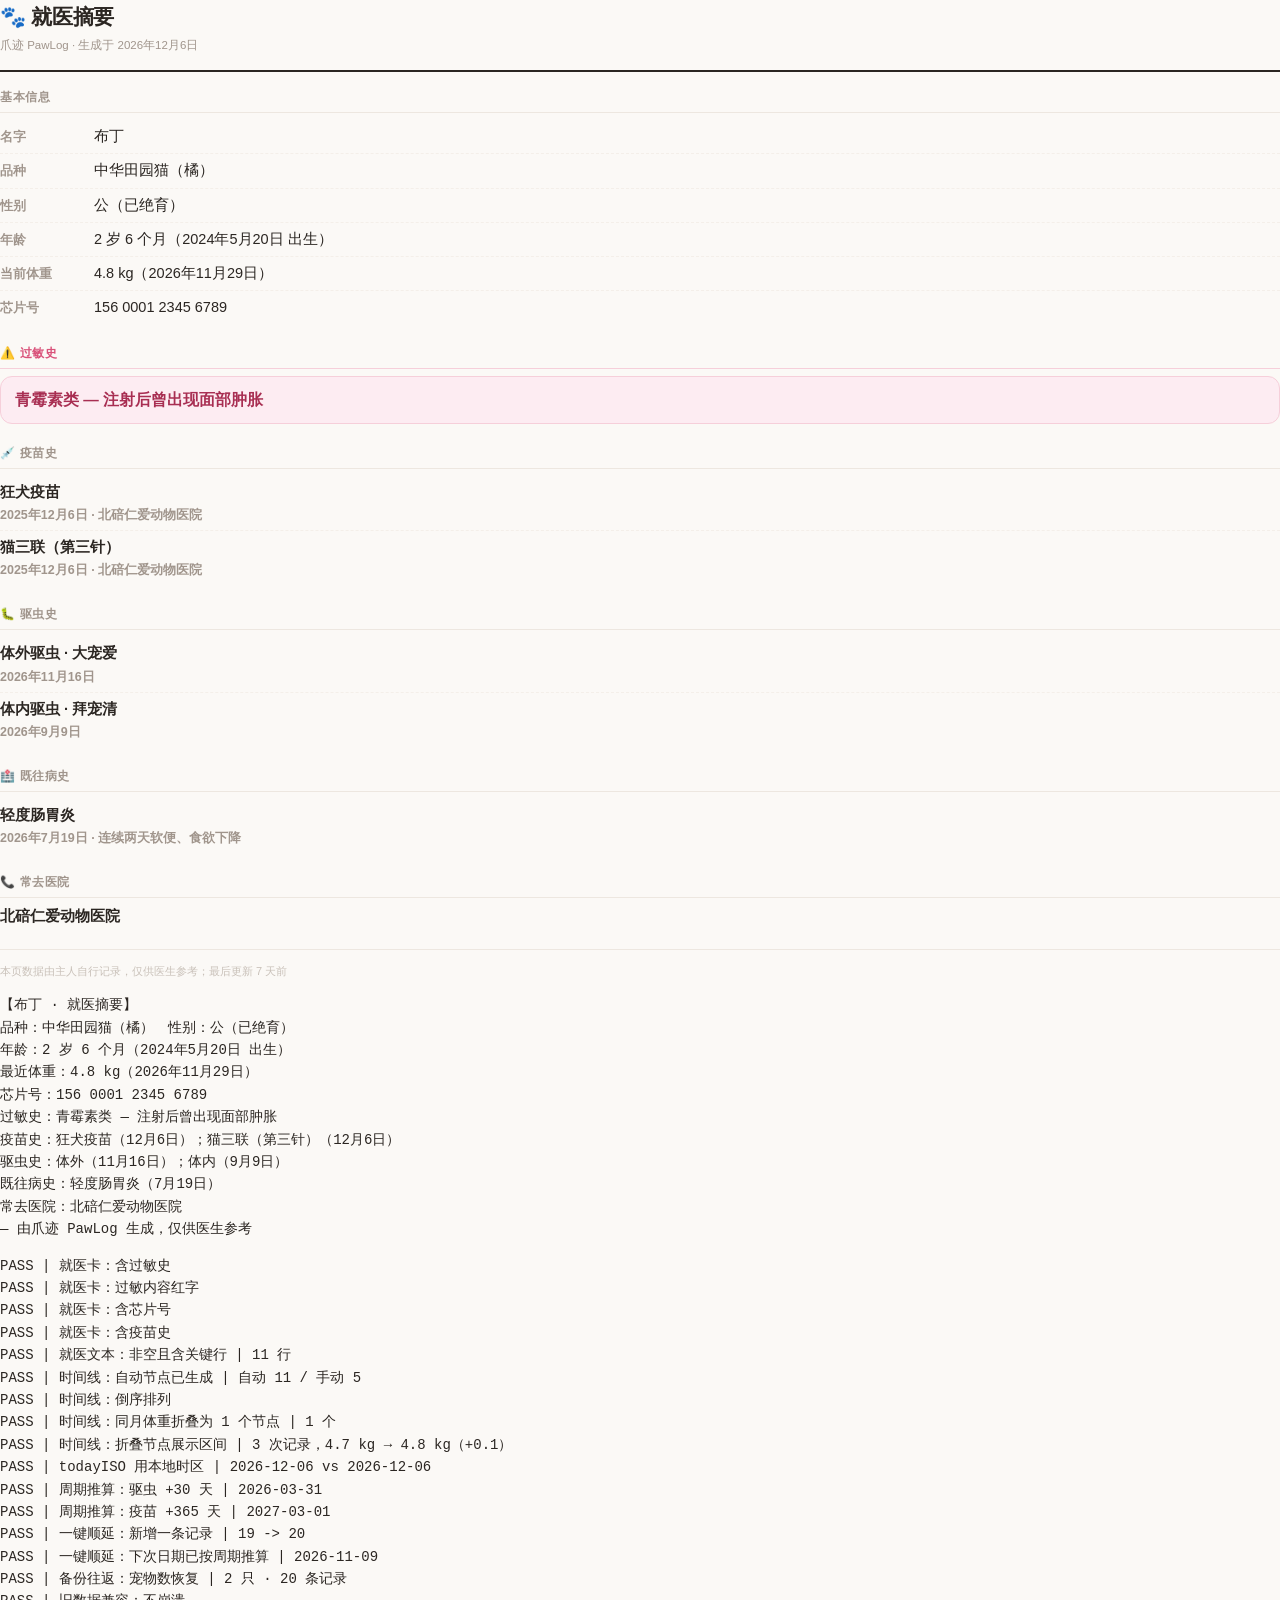
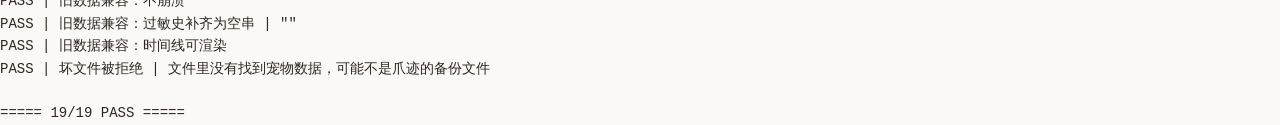
==== tests/self-check.html @ 82c764cd "feat(M2): 就医模式 + 极简录入 + 数据备份，修复 UTC 日期 bug 新增： - 宠物档案页 #/pet/:id：过敏史/芯片号/常去医院/体重目标 - 就医模式：一屏给医生看完关键信" ====
<!DOCTYPE html>
<html lang="zh-CN">
<head>
<meta charset="utf-8">
<title>t</title>
<link rel="stylesheet" href="../css/tokens.css">
<link rel="stylesheet" href="../css/app.css">
</head>
<body>
<div id="erx"></div>
<pre id="txt"></pre>
<pre id="report"></pre>

<script type="module">
import * as store from '../js/store.js';
import { emergencyCard, emergencyText } from '../js/views/pet.js';

const out = [];
const ok  = (n, c, extra='') => out.push(`${c ? 'PASS' : 'FAIL'} | ${n}${extra ? ' | ' + extra : ''}`);

store.init();
const pet = store.activePet();

/* 1. 就医卡渲染 */
const html = emergencyCard(pet);
document.getElementById('erx').innerHTML = html;
ok('就医卡：含过敏史', html.includes('过敏史'));
ok('就医卡：过敏内容红字', html.includes('erx__sec--alert') && html.includes('青霉素'));
ok('就医卡：含芯片号', html.includes('156 0001 2345 6789'));
ok('就医卡：含疫苗史', html.includes('猫三联'));

/* 2. 就医文本导出 */
const text = emergencyText(pet);
document.getElementById('txt').textContent = text;
ok('就医文本：非空且含关键行', text.includes('过敏史') && text.includes('驱虫史'), `${text.split('\n').length} 行`);

/* 3. 时间线自动聚合 */
const tl = store.timelineOf(pet.id);
const auto = tl.filter(t => t.auto);
const manual = tl.filter(t => !t.auto);
ok('时间线：自动节点已生成', auto.length > 0, `自动 ${auto.length} / 手动 ${manual.length}`);
ok('时间线：倒序排列', tl.every((t, i) => i === 0 || tl[i-1].date >= t.date));

/* 3b. 体重按月折叠：同月多条 → 1 个节点 */
store.addRecord({ petId: pet.id, type: 'weight', date: '2026-10-01', value: 4.7 });
store.addRecord({ petId: pet.id, type: 'weight', date: '2026-10-09', value: 4.8 });
const wNodes = store.timelineOf(pet.id).filter(t => t.kind === 'weight' && t.date.startsWith('2026-10'));
ok('时间线：同月体重折叠为 1 个节点', wNodes.length === 1, `${wNodes.length} 个`);
ok('时间线：折叠节点展示区间', !!wNodes[0] && /4\.7/.test(wNodes[0].text) && /4\.8/.test(wNodes[0].text), wNodes[0]?.text || '');

/* 3c. 今天必须是本地日期，不是 UTC 日期 */
const now = new Date();
const localToday = `${now.getFullYear()}-${String(now.getMonth()+1).padStart(2,'0')}-${String(now.getDate()).padStart(2,'0')}`;
ok('todayISO 用本地时区', store.todayISO() === localToday, `${store.todayISO()} vs ${localToday}`);

/* 4. 周期推算 */
const next = store.suggestNext('deworm', '体内', '2026-03-01');
ok('周期推算：驱虫 +30 天', next === '2026-03-31', next);
const nextV = store.suggestNext('vaccine', null, '2026-03-01');
ok('周期推算：疫苗 +365 天', nextV === '2027-03-01', nextV);

/* 5. 一键顺延：记录数 +1 且下次日期后移 */
const before = store.get().records.length;
const rem = store.reminders(pet.id)[0];
store.completeReminder(pet.id, rem, '2026-10-10');
const after = store.get().records.length;
ok('一键顺延：新增一条记录', after === before + 1, `${before} -> ${after}`);
const newest = store.recordsOf(pet.id).find(r => r.date === '2026-10-10');
ok('一键顺延：下次日期已按周期推算', newest && !!newest.nextDate, newest?.nextDate || 'none');

/* 6. 导出 → 破坏 → 导入 往返一致 */
store.init();
const snapshot = store.exportJSON();
const petsBefore = store.get().pets.length;
store.update(s => { s.pets = []; s.records = []; });
const r = store.importJSON(snapshot);
ok('备份往返：宠物数恢复', store.get().pets.length === petsBefore, `${r.pets} 只 · ${r.records} 条记录`);

/* 7. 旧版本数据兼容（缺新字段不应崩溃） */
const legacy = {
  activePetId: 'old1',
  pets: [{ id: 'old1', name: '老数据', emoji: '🐱', species: '猫', breed: '中华田园猫',
           gender: '公', neutered: true, birthday: '2020-01-01', weight: 4 }],
  records: [{ id: 'x1', petId: 'old1', type: 'weight', date: '2026-01-01', value: 4 }],
  timeline: [], friends: [], posts: [], activities: [],
};
try {
  store.importJSON(JSON.stringify(legacy));
  const p = store.activePet();
  ok('旧数据兼容：不崩溃', true);
  ok('旧数据兼容：过敏史补齐为空串', p.allergies === '', JSON.stringify(p.allergies));
  ok('旧数据兼容：时间线可渲染', store.timelineOf(p.id).length >= 1);
} catch (e) {
  ok('旧数据兼容：不崩溃', false, e.message);
}

/* 8. 导入坏文件应报错而非静默 */
try {
  store.importJSON('{"not":"pawlog"}');
  ok('坏文件被拒绝', false, '竟然接受了');
} catch (e) {
  ok('坏文件被拒绝', true, e.message);
}

document.getElementById('report').textContent =
  out.join('\n') + `\n\n===== ${out.filter(l => l.startsWith('PASS')).length}/${out.length} PASS =====`;
document.title = out.some(l => l.startsWith('FAIL')) ? 'TESTS_FAILED' : 'TESTS_OK';
</script>
</body>
</html>
---- css/tokens.css ----
:root {
  /* ---- 色板：温暖治愈系 ---- */
  --c-bg:        #FBF9F6;
  --c-bg-warm:   #F6F1EA;
  --c-surface:   #FFFFFF;
  --c-surface-2: #FDFBF8;

  --c-ink:       #2B2622;
  --c-ink-2:     #6B625A;
  --c-ink-3:     #A0958C;
  --c-ink-4:     #C9C1B9;

  --c-line:      #EDE7E0;
  --c-line-soft: #F4EFE9;

  /* 品牌：蜜橘 */
  --c-brand:      #F2734F;
  --c-brand-deep: #D95A38;
  --c-brand-soft: #FFF0EA;

  /* 语义色 */
  --c-mint:       #2FAE97;
  --c-mint-soft:  #E6F6F2;
  --c-sun:        #DE9412;
  --c-sun-soft:   #FDF2DF;
  --c-rose:       #D9527A;
  --c-rose-soft:  #FDECF2;
  --c-lilac:      #7C6BC4;
  --c-lilac-soft: #F0EDFB;
  --c-sky:        #3D8BD4;
  --c-sky-soft:   #E7F1FB;

  /* ---- 字号 ---- */
  --fs-display: 30px;
  --fs-h1:      22px;
  --fs-h2:      17px;
  --fs-h3:      15px;
  --fs-body:    14px;
  --fs-sm:      13px;
  --fs-xs:      11.5px;

  /* ---- 间距 ---- */
  --sp-1: 4px;  --sp-2: 8px;  --sp-3: 12px; --sp-4: 16px;
  --sp-5: 20px; --sp-6: 24px; --sp-7: 32px; --sp-8: 44px;

  /* ---- 圆角 ---- */
  --r-sm: 8px; --r-md: 12px; --r-lg: 16px; --r-xl: 22px; --r-full: 999px;

  /* ---- 阴影 ---- */
  --sh-1: 0 1px 2px rgba(43,38,34,.05), 0 1px 3px rgba(43,38,34,.04);
  --sh-2: 0 2px 8px rgba(43,38,34,.06), 0 1px 3px rgba(43,38,34,.04);
  --sh-3: 0 8px 24px rgba(43,38,34,.09), 0 2px 6px rgba(43,38,34,.04);
  --sh-4: 0 18px 48px rgba(43,38,34,.16), 0 4px 12px rgba(43,38,34,.06);

  --font: "PingFang SC", "HarmonyOS Sans SC", "Microsoft YaHei", "Noto Sans SC",
          -apple-system, BlinkMacSystemFont, "Segoe UI", Roboto, sans-serif;

  --sidebar-w: 232px;
  --tabbar-h: 62px;
  --ease: cubic-bezier(.22,.61,.36,1);
}
---- css/app.css ----
/* ============================================================
   爪迹 PawLog — 组件与布局
   ============================================================ */

*, *::before, *::after { box-sizing: border-box; }

html, body { height: 100%; }

body {
  margin: 0;
  font-family: var(--font);
  font-size: var(--fs-body);
  line-height: 1.6;
  color: var(--c-ink);
  background: var(--c-bg);
  -webkit-font-smoothing: antialiased;
  text-rendering: optimizeLegibility;
}

h1, h2, h3, h4, p, figure { margin: 0; }
a { color: inherit; text-decoration: none; }
button { font: inherit; color: inherit; cursor: pointer; border: none; background: none; }
img { max-width: 100%; display: block; }
ul { margin: 0; padding: 0; list-style: none; }

:focus-visible {
  outline: 2px solid var(--c-brand);
  outline-offset: 2px;
  border-radius: var(--r-sm);
}

::-webkit-scrollbar { width: 10px; height: 10px; }
::-webkit-scrollbar-thumb {
  background: var(--c-ink-4); border-radius: var(--r-full);
  border: 3px solid var(--c-bg);
}
::-webkit-scrollbar-track { background: transparent; }

/* ── 图标：用 CSS mask 上色 ── */
.nav__ico {
  width: 21px; height: 21px; flex: none;
  background: currentColor;
  -webkit-mask-position: center; mask-position: center;
  -webkit-mask-repeat: no-repeat; mask-repeat: no-repeat;
  -webkit-mask-size: contain; mask-size: contain;
}

/* ============================================================
   骨架布局
   ============================================================ */
.shell { display: flex; min-height: 100%; }

.sidebar {
  width: var(--sidebar-w); flex: none;
  display: flex; flex-direction: column;
  padding: var(--sp-6) var(--sp-4) var(--sp-5);
  border-right: 1px solid var(--c-line);
  background: var(--c-surface);
  position: sticky; top: 0; height: 100vh;
}

.brand {
  display: flex; align-items: center; gap: 10px;
  padding: 0 var(--sp-3) var(--sp-6);
}
.brand__mark { font-size: 25px; line-height: 1; }
.brand__text {
  font-size: 19px; font-weight: 700; letter-spacing: .5px;
  display: flex; align-items: baseline; gap: 7px;
}
.brand__text em {
  font-style: normal; font-size: var(--fs-xs); font-weight: 600;
  color: var(--c-ink-3); letter-spacing: 1.2px; text-transform: uppercase;
}

.nav { display: flex; flex-direction: column; gap: 2px; }

.nav__item {
  display: flex; align-items: center; gap: 11px;
  padding: 9px var(--sp-3);
  border-radius: var(--r-md);
  font-size: var(--fs-body); font-weight: 500;
  color: var(--c-ink-2);
  transition: background .16s var(--ease), color .16s var(--ease);
}
.nav__item:hover { background: var(--c-bg-warm); color: var(--c-ink); }
.nav__item.is-active { background: var(--c-brand-soft); color: var(--c-brand-deep); font-weight: 600; }

.sidebar__foot { margin-top: auto; display: flex; flex-direction: column; gap: var(--sp-3); }
.sidebar__note {
  font-size: var(--fs-xs); color: var(--c-ink-4);
  line-height: 1.7; padding: 0 var(--sp-3);
}

.main { flex: 1; min-width: 0; display: flex; flex-direction: column; }

.topbar {
  display: none;
  align-items: center; justify-content: space-between;
  gap: var(--sp-3);
  padding: 12px var(--sp-4);
  padding-top: max(12px, env(safe-area-inset-top));
  position: sticky; top: 0; z-index: 30;
  background: rgba(251,249,246,.88);
  backdrop-filter: saturate(180%) blur(14px);
  border-bottom: 1px solid var(--c-line-soft);
}
.topbar__brand {
  display: flex; align-items: center; gap: 7px;
  font-size: 17px; font-weight: 700;
}
.topbar__brand .brand__mark { font-size: 20px; }
.topbar__right { display: flex; align-items: center; gap: var(--sp-2); }

.view {
  flex: 1;
  padding: var(--sp-7) var(--sp-7) var(--sp-8);
  max-width: 1080px; width: 100%;
  animation: viewIn .28s var(--ease);
}
@keyframes viewIn {
  from { opacity: 0; transform: translateY(7px); }
  to   { opacity: 1; transform: none; }
}

.tabbar { display: none; }

/* ============================================================
   排版
   ============================================================ */
.page-head { margin-bottom: var(--sp-6); }
.page-head h1 { font-size: var(--fs-h1); font-weight: 700; letter-spacing: -.2px; }
.page-head p { color: var(--c-ink-2); font-size: var(--fs-sm); margin-top: 3px; }

.section { margin-bottom: var(--sp-7); }
.section__head {
  display: flex; align-items: center; justify-content: space-between;
  gap: var(--sp-3); margin-bottom: var(--sp-3);
}
.section__head h2 {
  font-size: var(--fs-h2); font-weight: 650; letter-spacing: -.1px;
  display: flex; align-items: center; gap: 7px;
}
.section__head h2::before {
  content: ''; width: 3px; height: 15px; border-radius: var(--r-full);
  background: var(--c-brand); flex: none;
}
.section__more {
  font-size: var(--fs-sm); color: var(--c-brand-deep); font-weight: 500;
  display: flex; align-items: center; gap: 3px;
}
.section__more:hover { text-decoration: underline; }

.muted { color: var(--c-ink-3); }
.small { font-size: var(--fs-sm); }
.xs    { font-size: var(--fs-xs); }
.strong{ font-weight: 650; }

/* ============================================================
   卡片 / 表面
   ============================================================ */
.card {
  background: var(--c-surface);
  border: 1px solid var(--c-line);
  border-radius: var(--r-lg);
  box-shadow: var(--sh-1);
}
.card--pad { padding: var(--sp-5); }
.card--flush { padding: 0; overflow: hidden; }

.grid { display: grid; gap: var(--sp-4); }
.grid--2 { grid-template-columns: repeat(2, minmax(0,1fr)); }
.grid--3 { grid-template-columns: repeat(3, minmax(0,1fr)); }
.grid--4 { grid-template-columns: repeat(4, minmax(0,1fr)); }
.grid--auto { grid-template-columns: repeat(auto-fill, minmax(255px, 1fr)); }

.row { display: flex; align-items: center; gap: var(--sp-3); }
.row--between { justify-content: space-between; }
.row--wrap { flex-wrap: wrap; }
.col { display: flex; flex-direction: column; }
.grow { flex: 1; min-width: 0; }
.stack { display: flex; flex-direction: column; gap: var(--sp-3); }

/* ============================================================
   按钮
   ============================================================ */
.btn {
  display: inline-flex; align-items: center; justify-content: center; gap: 6px;
  padding: 8px 15px; border-radius: var(--r-full);
  font-size: var(--fs-sm); font-weight: 600; white-space: nowrap;
  border: 1px solid transparent;
  transition: transform .12s var(--ease), background .16s var(--ease),
              box-shadow .16s var(--ease), border-color .16s var(--ease);
}
.btn:active { transform: scale(.97); }

.btn--primary { background: var(--c-brand); color: #fff; box-shadow: 0 1px 2px rgba(242,115,79,.35); }
.btn--primary:hover { background: var(--c-brand-deep); }

.btn--soft { background: var(--c-brand-soft); color: var(--c-brand-deep); }
.btn--soft:hover { background: #FFE6DC; }

.btn--ghost { background: var(--c-surface); border-color: var(--c-line); color: var(--c-ink-2); }
.btn--ghost:hover { background: var(--c-bg-warm); color: var(--c-ink); }

.btn--sm { padding: 5px 11px; font-size: var(--fs-xs); }
.btn--icon { width: 32px; height: 32px; padding: 0; border-radius: var(--r-full); }
.btn--block { width: 100%; }

/* ============================================================
   标签 / 徽标
   ============================================================ */
.tag {
  display: inline-flex; align-items: center; gap: 4px;
  padding: 2.5px 9px; border-radius: var(--r-full);
  font-size: var(--fs-xs); font-weight: 600; line-height: 1.6;
  background: var(--c-bg-warm); color: var(--c-ink-2);
}
.tag--brand { background: var(--c-brand-soft); color: var(--c-brand-deep); }
.tag--mint  { background: var(--c-mint-soft);  color: var(--c-mint); }
.tag--sun   { background: var(--c-sun-soft);   color: var(--c-sun); }
.tag--rose  { background: var(--c-rose-soft);  color: var(--c-rose); }
.tag--lilac { background: var(--c-lilac-soft); color: var(--c-lilac); }
.tag--sky   { background: var(--c-sky-soft);   color: var(--c-sky); }

.chip {
  padding: 6px 14px; border-radius: var(--r-full);
  border: 1px solid var(--c-line); background: var(--c-surface);
  font-size: var(--fs-sm); font-weight: 500; color: var(--c-ink-2);
  white-space: nowrap; transition: all .16s var(--ease);
}
.chip:hover { border-color: var(--c-ink-4); }
.chip.is-active {
  background: var(--c-ink); border-color: var(--c-ink); color: #fff; font-weight: 600;
}

.scroller {
  display: flex; gap: var(--sp-2); overflow-x: auto;
  padding-bottom: 2px; scrollbar-width: none;
}
.scroller::-webkit-scrollbar { display: none; }

/* ============================================================
   头像
   ============================================================ */
.avatar, .petavatar {
  flex: none; display: grid; place-items: center;
  border-radius: var(--r-full);
  background: var(--c-bg-warm);
  font-size: 21px; line-height: 1;
  overflow: hidden;
}
.avatar { width: 38px; height: 38px; }
.avatar--lg { width: 52px; height: 52px; font-size: 27px; }
.avatar--xl { width: 78px; height: 78px; font-size: 40px; }
.avatar--ring { box-shadow: 0 0 0 2px var(--c-surface), 0 0 0 3.5px var(--c-line); }

/* ============================================================
   宠物卡（首页 hero）
   ============================================================ */
.pet-hero {
  position: relative; overflow: hidden;
  border-radius: var(--r-xl);
  padding: var(--sp-6);
  background: linear-gradient(135deg, #FFF3EC 0%, #FFE9E1 45%, #F6EFE6 100%);
  border: 1px solid #F6E2D7;
  box-shadow: var(--sh-2);
}
.pet-hero::after {
  content: '🐾';
  position: absolute; right: -14px; bottom: -30px;
  font-size: 132px; line-height: 1;
  opacity: .07; transform: rotate(-16deg); pointer-events: none;
}
.pet-hero__main { display: flex; gap: var(--sp-5); align-items: center; position: relative; }
.pet-hero__name { font-size: 25px; font-weight: 750; letter-spacing: -.4px; }
.pet-hero__meta { color: var(--c-ink-2); font-size: var(--fs-sm); margin-top: 2px; }
.pet-hero__bio  { color: var(--c-ink-2); font-size: var(--fs-sm); margin-top: var(--sp-3); max-width: 46ch; }
.pet-hero__stats {
  display: flex; gap: var(--sp-5); margin-top: var(--sp-5);
  padding-top: var(--sp-4); border-top: 1px dashed #EBD9CC;
  position: relative; flex-wrap: wrap;
}
.stat__label { font-size: var(--fs-xs); color: var(--c-ink-3); font-weight: 500; }
.stat__value { font-size: 18px; font-weight: 700; letter-spacing: -.3px; }
.stat__value small { font-size: var(--fs-xs); font-weight: 600; color: var(--c-ink-3); margin-left: 2px; }

/* ============================================================
   提醒卡
   ============================================================ */
.reminder {
  display: flex; align-items: center; gap: var(--sp-3);
  padding: var(--sp-4) var(--sp-5);
  border-radius: var(--r-lg);
  border: 1px solid var(--c-line);
  background: var(--c-surface);
  border-left: 3px solid var(--c-ink-4);
  transition: box-shadow .16s var(--ease);
}
.reminder:hover { box-shadow: var(--sh-2); }
.reminder--due  { border-left-color: var(--c-rose);  background: linear-gradient(90deg, var(--c-rose-soft) 0%, var(--c-surface) 55%); }
.reminder--soon { border-left-color: var(--c-sun);   background: linear-gradient(90deg, var(--c-sun-soft) 0%, var(--c-surface) 55%); }
.reminder--ok   { border-left-color: var(--c-mint);  background: linear-gradient(90deg, var(--c-mint-soft) 0%, var(--c-surface) 55%); }
.reminder__ico  { font-size: 22px; line-height: 1; flex: none; }
.reminder__title{ font-weight: 600; font-size: var(--fs-body); }
.reminder__sub  { font-size: var(--fs-xs); color: var(--c-ink-3); margin-top: 1px; }
.reminder__when { font-size: var(--fs-sm); font-weight: 700; white-space: nowrap; }

/* ============================================================
   统计小块
   ============================================================ */
.tile {
  padding: var(--sp-4);
  border-radius: var(--r-lg);
  background: var(--c-surface);
  border: 1px solid var(--c-line);
  box-shadow: var(--sh-1);
}
.tile__top { display: flex; align-items: center; justify-content: space-between; gap: 6px; }
.tile__label { font-size: var(--fs-xs); color: var(--c-ink-3); font-weight: 600; }
.tile__ico { font-size: 15px; }
.tile__value { font-size: 22px; font-weight: 730; letter-spacing: -.5px; margin-top: 5px; }
.tile__value small { font-size: var(--fs-xs); font-weight: 600; color: var(--c-ink-3); margin-left: 2px; }
.tile__foot { font-size: var(--fs-xs); color: var(--c-ink-3); margin-top: 2px; }

/* ============================================================
   分段控件
   ============================================================ */
.segmented {
  display: inline-flex; gap: 2px; padding: 3px;
  background: var(--c-bg-warm); border-radius: var(--r-full);
  overflow-x: auto; scrollbar-width: none; max-width: 100%;
}
.segmented::-webkit-scrollbar { display: none; }
.segmented button {
  padding: 7px 15px; border-radius: var(--r-full);
  font-size: var(--fs-sm); font-weight: 600; color: var(--c-ink-2);
  white-space: nowrap; transition: all .16s var(--ease);
}
.segmented button:hover { color: var(--c-ink); }
.segmented button.is-active {
  background: var(--c-surface); color: var(--c-brand-deep);
  box-shadow: var(--sh-1);
}

/* ============================================================
   列表项
   ============================================================ */
.list { display: flex; flex-direction: column; }
.list__item {
  display: flex; gap: var(--sp-4); align-items: flex-start;
  padding: var(--sp-4) var(--sp-5);
  border-bottom: 1px solid var(--c-line-soft);
}
.list__item:last-child { border-bottom: none; }
.list__ico {
  width: 40px; height: 40px; flex: none; border-radius: var(--r-md);
  display: grid; place-items: center; font-size: 19px;
  background: var(--c-bg-warm);
}
.list__title { font-weight: 600; font-size: var(--fs-body); }
.list__sub   { font-size: var(--fs-xs); color: var(--c-ink-3); margin-top: 2px; }
.list__right { text-align: right; font-size: var(--fs-xs); color: var(--c-ink-3); white-space: nowrap; }

/* ============================================================
   空状态
   ============================================================ */
.empty {
  text-align: center; padding: var(--sp-8) var(--sp-5);
  color: var(--c-ink-3);
}
.empty__ico { font-size: 42px; opacity: .45; margin-bottom: var(--sp-3); }
.empty__title { font-weight: 650; color: var(--c-ink-2); font-size: var(--fs-body); }
.empty__text { font-size: var(--fs-sm); margin-top: 3px; }

/* ============================================================
   时间线
   ============================================================ */
.tl { position: relative; padding-left: 30px; }
.tl::before {
  content: ''; position: absolute; left: 9px; top: 8px; bottom: 8px;
  width: 2px; background: linear-gradient(var(--c-line), var(--c-line-soft));
  border-radius: var(--r-full);
}
.tl__item { position: relative; margin-bottom: var(--sp-5); }
.tl__item:last-child { margin-bottom: 0; }
.tl__dot {
  position: absolute; left: -30px; top: 5px;
  width: 20px; height: 20px; border-radius: var(--r-full);
  display: grid; place-items: center; font-size: 10px;
  background: var(--c-surface); border: 2px solid var(--c-line);
}
.tl__dot--milestone {
  background: var(--c-sun-soft); border-color: var(--c-sun); font-size: 11px;
}
.tl__date { font-size: var(--fs-xs); font-weight: 650; color: var(--c-ink-3); letter-spacing: .2px; }
.tl__card {
  margin-top: 6px; padding: var(--sp-4) var(--sp-5);
  background: var(--c-surface); border: 1px solid var(--c-line);
  border-radius: var(--r-lg); box-shadow: var(--sh-1);
}
.tl__title { font-weight: 650; font-size: var(--fs-h3); }
.tl__text { font-size: var(--fs-sm); color: var(--c-ink-2); margin-top: 5px; white-space: pre-wrap; }
.tl__photos { display: flex; gap: var(--sp-2); margin-top: var(--sp-3); flex-wrap: wrap; }
.tl__photo {
  width: 74px; height: 74px; border-radius: var(--r-md);
  display: grid; place-items: center; font-size: 32px;
  background: var(--c-bg-warm); border: 1px solid var(--c-line);
}

/* ============================================================
   宠友 / 动态
   ============================================================ */
.friend__head { display: flex; gap: var(--sp-3); align-items: center; }
.friend__name { font-weight: 650; }
.friend__loc  { font-size: var(--fs-xs); color: var(--c-ink-3); }
.friend__bio  { font-size: var(--fs-sm); color: var(--c-ink-2); margin-top: var(--sp-3); }
.friend__pets { display: flex; gap: 5px; margin-top: var(--sp-3); flex-wrap: wrap; }

.post__head { display: flex; gap: var(--sp-3); align-items: center; }
.post__name { font-weight: 650; font-size: var(--fs-body); }
.post__meta { font-size: var(--fs-xs); color: var(--c-ink-3); }
.post__body { margin-top: var(--sp-3); font-size: var(--fs-body); white-space: pre-wrap; }
.post__imgs { display: flex; gap: var(--sp-2); margin-top: var(--sp-3); }
.post__img {
  flex: 1; aspect-ratio: 1; max-width: 130px;
  border-radius: var(--r-md); display: grid; place-items: center;
  font-size: 40px; background: var(--c-bg-warm); border: 1px solid var(--c-line);
}
.post__foot {
  display: flex; gap: var(--sp-5); margin-top: var(--sp-4);
  padding-top: var(--sp-3); border-top: 1px solid var(--c-line-soft);
}
.post__act {
  display: flex; align-items: center; gap: 5px;
  font-size: var(--fs-sm); color: var(--c-ink-3); font-weight: 500;
  transition: color .15s var(--ease);
}
.post__act:hover { color: var(--c-ink); }
.post__act.is-on { color: var(--c-rose); }

/* 发布框 */
.composer {
  display: flex; gap: var(--sp-3); align-items: center;
  padding: var(--sp-3) var(--sp-4);
  border-radius: var(--r-lg);
  background: var(--c-surface); border: 1px solid var(--c-line);
  box-shadow: var(--sh-1); width: 100%; text-align: left;
}
.composer:hover { border-color: var(--c-ink-4); }
.composer__ph { color: var(--c-ink-3); font-size: var(--fs-sm); }

/* ============================================================
   表单
   ============================================================ */
.field { display: flex; flex-direction: column; gap: 5px; }
.field > label { font-size: var(--fs-sm); font-weight: 600; color: var(--c-ink-2); }
.field__hint { font-size: var(--fs-xs); color: var(--c-ink-3); }

input, select, textarea {
  font: inherit; font-size: var(--fs-sm); color: var(--c-ink);
  padding: 9px 12px; border-radius: var(--r-md);
  border: 1px solid var(--c-line); background: var(--c-surface-2);
  width: 100%; transition: border-color .16s var(--ease), box-shadow .16s var(--ease);
}
input:focus, select:focus, textarea:focus {
  outline: none; border-color: var(--c-brand);
  box-shadow: 0 0 0 3px var(--c-brand-soft);
  background: var(--c-surface);
}
textarea { resize: vertical; min-height: 82px; line-height: 1.65; }
select {
  appearance: none;
  background-image: url("data:image/svg+xml,%3Csvg xmlns='http://www.w3.org/2000/svg' width='12' height='12' viewBox='0 0 24 24' fill='none' stroke='%236B625A' stroke-width='2.5' stroke-linecap='round'%3E%3Cpath d='M6 9l6 6 6-6'/%3E%3C/svg%3E");
  background-repeat: no-repeat; background-position: right 12px center;
  padding-right: 32px;
}

/* ============================================================
   弹窗
   ============================================================ */
.modal-root { position: fixed; inset: 0; z-index: 100; pointer-events: none; }
.modal-root:empty { display: none; }

.modal {
  position: absolute; inset: 0; pointer-events: auto;
  display: flex; align-items: center; justify-content: center;
  padding: var(--sp-4);
  background: rgba(43,38,34,.42);
  backdrop-filter: blur(3px);
  animation: fade .2s var(--ease);
}
@keyframes fade { from { opacity: 0 } to { opacity: 1 } }

.modal__panel {
  width: 100%; max-width: 440px; max-height: 88vh;
  display: flex; flex-direction: column;
  background: var(--c-surface);
  border-radius: var(--r-xl);
  box-shadow: var(--sh-4);
  animation: popIn .24s var(--ease);
  overflow: hidden;
}
@keyframes popIn {
  from { opacity: 0; transform: translateY(12px) scale(.98); }
  to   { opacity: 1; transform: none; }
}
.modal__head {
  display: flex; align-items: center; justify-content: space-between;
  gap: var(--sp-3); padding: var(--sp-5) var(--sp-5) var(--sp-3);
}
.modal__head h2 { font-size: var(--fs-h2); font-weight: 680; }
.modal__body { padding: 0 var(--sp-5); overflow-y: auto; }
.modal__foot {
  display: flex; gap: var(--sp-2); justify-content: flex-end;
  padding: var(--sp-5);
}

/* ============================================================
   Toast
   ============================================================ */
.toast-root {
  position: fixed; left: 50%; bottom: calc(var(--tabbar-h) + 20px);
  transform: translateX(-50%); z-index: 200;
  display: flex; flex-direction: column-reverse; gap: var(--sp-2);
  align-items: center; pointer-events: none; width: max-content; max-width: 90vw;
}
.toast {
  padding: 9px 18px; border-radius: var(--r-full);
  background: var(--c-ink); color: #fff;
  font-size: var(--fs-sm); font-weight: 500;
  box-shadow: var(--sh-3);
  animation: toastIn .26s var(--ease);
  display: flex; align-items: center; gap: 7px;
}
@keyframes toastIn {
  from { opacity: 0; transform: translateY(10px); }
  to   { opacity: 1; transform: none; }
}
.toast.is-out { animation: toastOut .22s var(--ease) forwards; }
@keyframes toastOut {
  to { opacity: 0; transform: translateY(-6px); }
}

/* ============================================================
   宠物切换器
   ============================================================ */
.petswitch { display: flex; flex-direction: column; gap: 3px; }
.petswitch__item {
  display: flex; align-items: center; gap: 9px;
  padding: 6px 10px; border-radius: var(--r-md);
  font-size: var(--fs-sm); font-weight: 500; color: var(--c-ink-2);
  transition: background .16s var(--ease);
  width: 100%; text-align: left;
}
.petswitch__item:hover { background: var(--c-bg-warm); }
.petswitch__item.is-active { background: var(--c-surface); box-shadow: var(--sh-1); color: var(--c-ink); font-weight: 650; }
.petswitch__item .petavatar { width: 26px; height: 26px; font-size: 15px; }
.petswitch--compact { flex-direction: row; gap: var(--sp-2); }
.petswitch--compact .petswitch__item { padding: 3px; border-radius: var(--r-full); }
.petswitch--compact .petswitch__item .petavatar { width: 30px; height: 30px; font-size: 17px; }
.petswitch--compact .petswitch__item span { display: none; }

/* ============================================================
   图表
   ============================================================ */
.chart { width: 100%; overflow: visible; }
.chart__grid    { stroke: var(--c-line-soft); stroke-width: 1; }
.chart__band    { fill: var(--c-mint-soft); opacity: .55; }
.chart__line    { fill: none; stroke: var(--c-brand); stroke-width: 2.5;
                  stroke-linecap: round; stroke-linejoin: round; }
.chart__area    { fill: url(#areaGrad); }
.chart__dot     { fill: var(--c-surface); stroke: var(--c-brand); stroke-width: 2.5; }
.chart__label   { font-size: 10px; fill: var(--c-ink-3); font-weight: 500; }
.chart__legend  { display: flex; gap: var(--sp-4); margin-top: var(--sp-3); flex-wrap: wrap;
                  font-size: var(--fs-xs); color: var(--c-ink-3); }
.chart__legend i {
  display: inline-block; width: 14px; height: 3px; border-radius: 2px;
  vertical-align: middle; margin-right: 5px;
}
.chart__legend i.band { height: 9px; border-radius: 3px; }

/* ============================================================
   就医摘要卡 —— 给医生看的，所以高对比、大字、少装饰
   ============================================================ */
.erx { font-size: 14.5px; line-height: 1.6; }
.erx__head {
  padding-bottom: var(--sp-4); margin-bottom: var(--sp-4);
  border-bottom: 2px solid var(--c-ink);
}
.erx__title { font-size: 21px; font-weight: 800; letter-spacing: -.3px; }
.erx__sub { font-size: 11.5px; color: var(--c-ink-3); margin-top: 2px; }

.erx__sec { margin-bottom: var(--sp-5); }
.erx__sec-title {
  font-size: 12px; font-weight: 800; letter-spacing: .6px;
  color: var(--c-ink-3); text-transform: uppercase;
  padding-bottom: 5px; margin-bottom: 7px;
  border-bottom: 1px solid var(--c-line);
}
.erx__sec--alert { border-radius: var(--r-md); }
.erx__sec--alert .erx__sec-title { color: var(--c-rose); border-bottom-color: #F6CFDA; }
.erx__allergy {
  padding: 11px 14px; border-radius: var(--r-md);
  background: var(--c-rose-soft); border: 1px solid #F6CFDA;
  color: #A82E52; font-weight: 700; font-size: 15.5px; line-height: 1.5;
}

.erx__row {
  display: flex; gap: var(--sp-4); align-items: baseline;
  padding: 5px 0; border-bottom: 1px dashed var(--c-line-soft);
}
.erx__row:last-child { border-bottom: none; }
.erx__row--stack { flex-direction: column; gap: 1px; }
.erx__label { flex: none; width: 78px; font-size: 12.5px; color: var(--c-ink-3); font-weight: 600; }
.erx__row--stack .erx__label { width: auto; }
.erx__value { font-size: 14.5px; }
.erx__empty { font-size: 13px; color: var(--c-ink-4); }

.erx__foot {
  margin-top: var(--sp-4); padding-top: var(--sp-3);
  border-top: 1px solid var(--c-line);
  font-size: 11px; color: var(--c-ink-4); line-height: 1.7;
}

/* 数据来源标记：自动生成的时间轴节点 */
.tl__auto-badge {
  display: inline-flex; align-items: center; gap: 3px;
  padding: 1.5px 7px; border-radius: var(--r-full);
  font-size: 10px; font-weight: 700; letter-spacing: .3px;
  background: var(--c-bg-warm); color: var(--c-ink-3);
}
.tl__card--auto { background: var(--c-surface-2); box-shadow: none; }
.tl__weight-chips { display: flex; gap: 6px; flex-wrap: wrap; margin-top: 8px; }
.tl__weight-chip {
  padding: 3px 9px; border-radius: var(--r-full);
  background: var(--c-brand-soft); color: var(--c-brand-deep);
  font-size: 11.5px; font-weight: 650;
}

/* ============================================================
   响应式
   ============================================================ */
@media (max-width: 900px) {
  .sidebar { display: none; }

  .topbar { display: flex; }

  .tabbar {
    display: flex; position: fixed; left: 0; right: 0; bottom: 0; z-index: 40;
    height: calc(var(--tabbar-h) + env(safe-area-inset-bottom));
    padding-bottom: env(safe-area-inset-bottom);
    background: rgba(255,255,255,.94);
    backdrop-filter: saturate(180%) blur(16px);
    border-top: 1px solid var(--c-line);
  }
  .tabbar__item {
    flex: 1; display: flex; flex-direction: column;
    align-items: center; justify-content: center; gap: 3px;
    font-size: 10.5px; font-weight: 600; color: var(--c-ink-3);
    transition: color .16s var(--ease);
  }
  .tabbar__item .nav__ico { width: 22px; height: 22px; }
  .tabbar__item.is-active { color: var(--c-brand-deep); }

  .view {
    padding: var(--sp-5) var(--sp-4) calc(var(--tabbar-h) + 32px);
  }
  .grid--3, .grid--4 { grid-template-columns: repeat(2, minmax(0,1fr)); }
  .pet-hero { padding: var(--sp-5); }
  .pet-hero__main { gap: var(--sp-4); }
  .pet-hero__name { font-size: 22px; }
  .pet-hero__stats { gap: var(--sp-5); }
  .toast-root { bottom: calc(var(--tabbar-h) + 16px); }
}

@media (max-width: 560px) {
  .grid--2 { grid-template-columns: minmax(0,1fr); }
  .modal__panel { max-width: 100%; max-height: 92vh; }
  .avatar--xl { width: 64px; height: 64px; font-size: 32px; }
}

@media (prefers-reduced-motion: reduce) {
  *, *::before, *::after { animation-duration: .01ms !important; transition-duration: .01ms !important; }
}
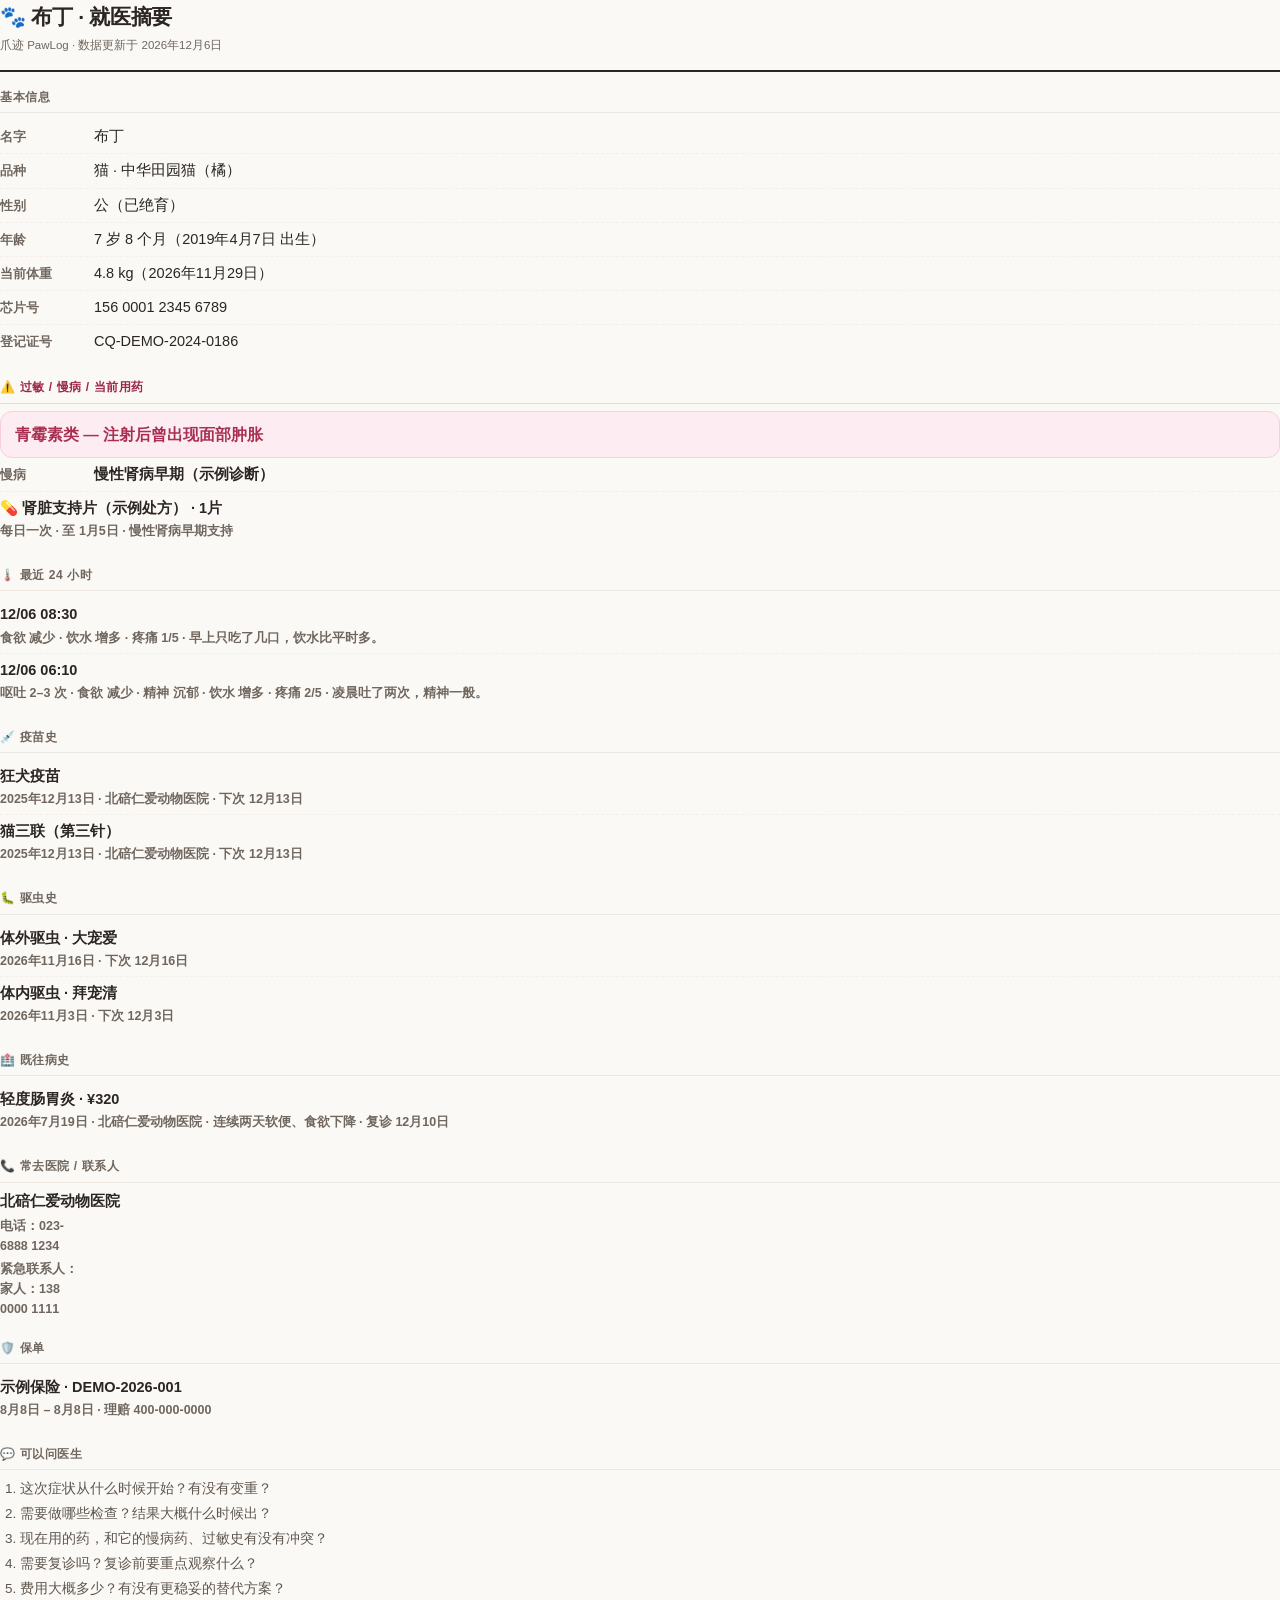
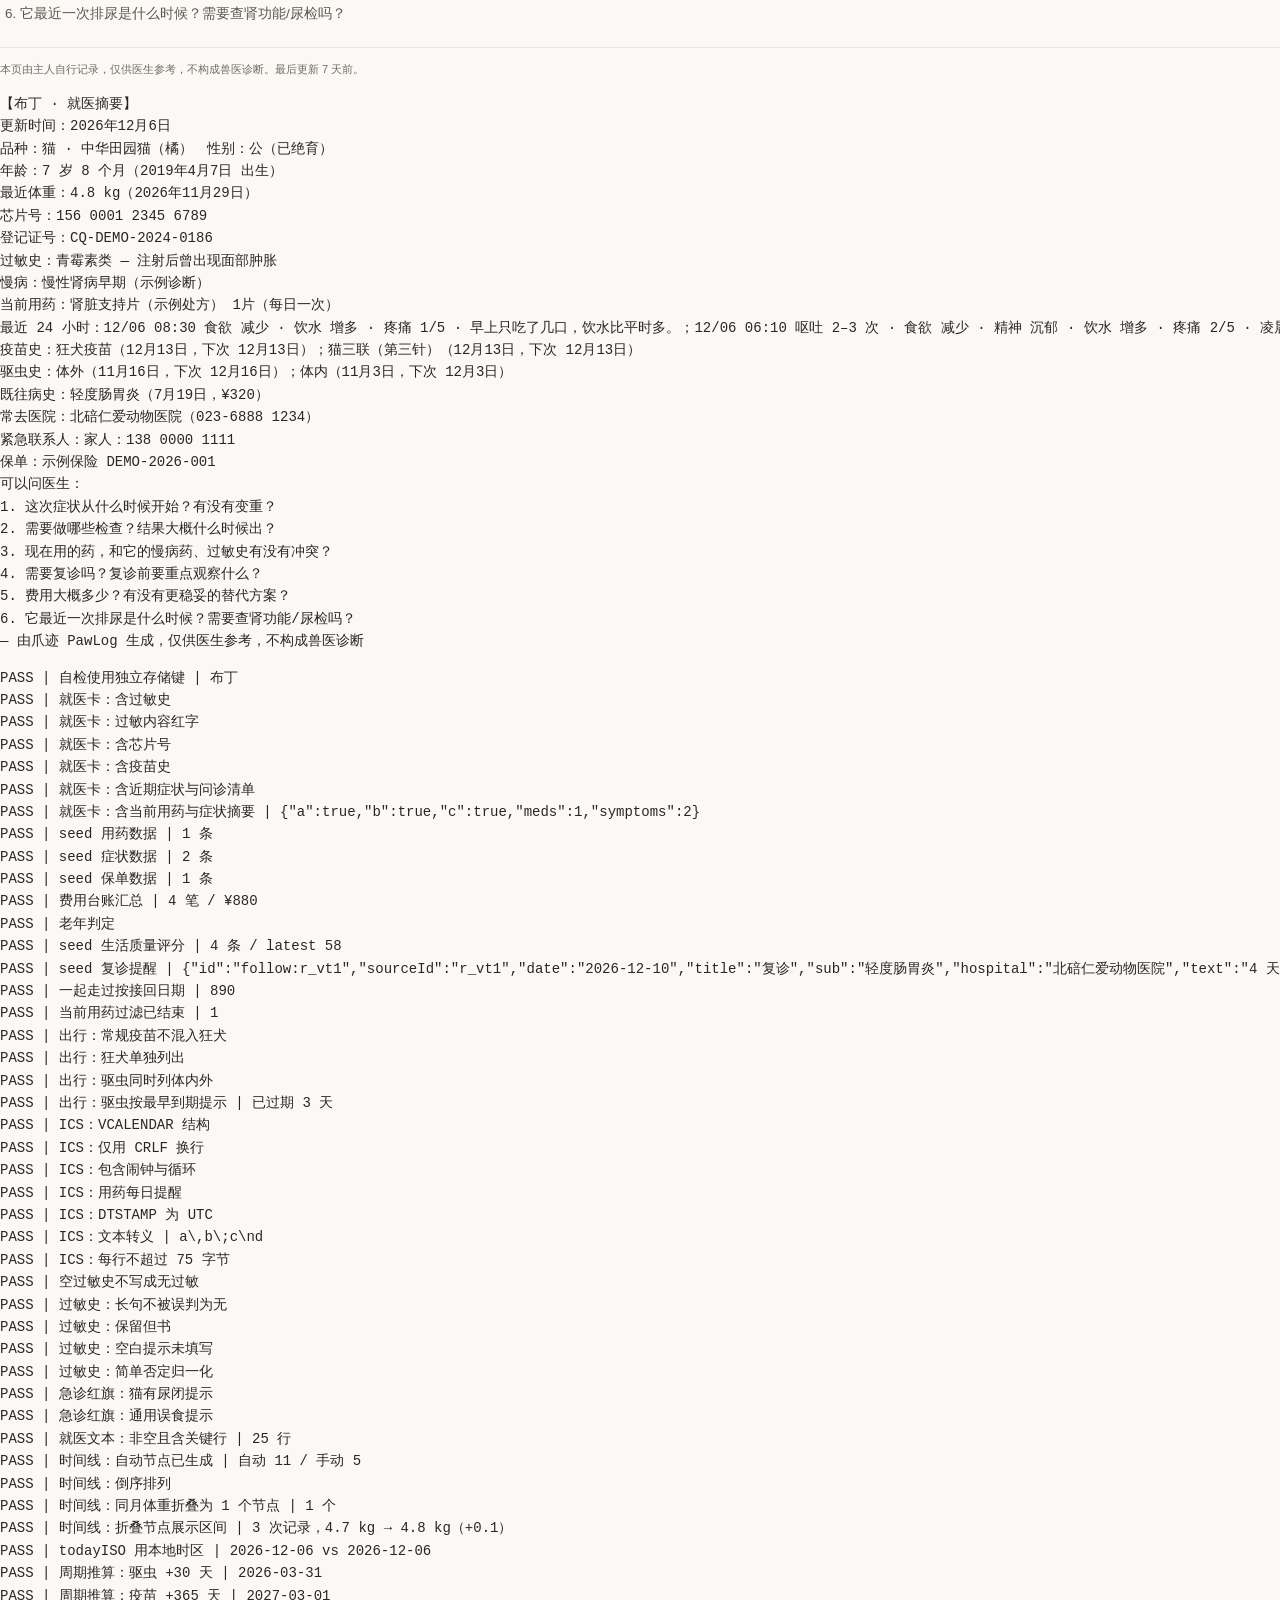
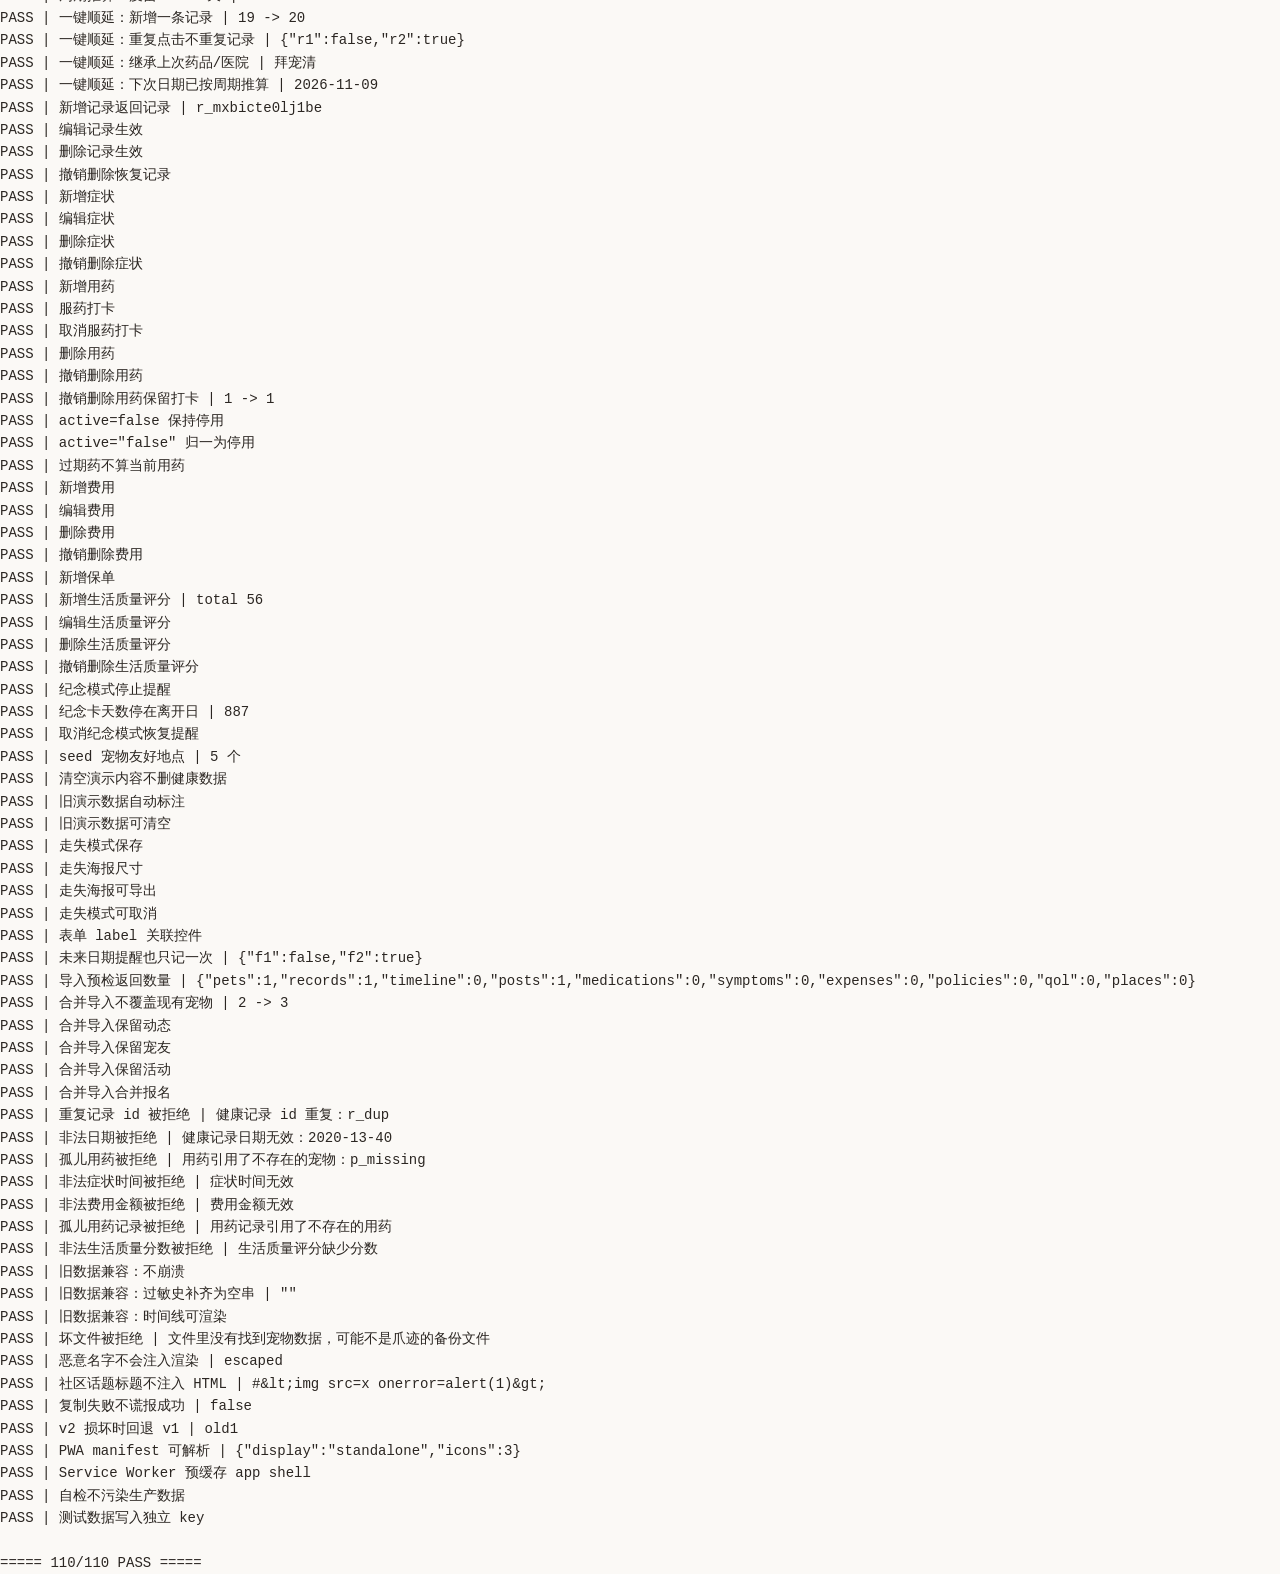
==== commit 9a57724e: "feat(M3): 数据可信 + 就医 2.0 + 费用/老年/出行 + PWA/日历 - 数据可信：写入失败可见、IndexedDB 备份环、导入校验/合并、记录 CRUD 与撤销、提醒幂等、自检隔" ====
--- a/tests/self-check.html
+++ b/tests/self-check.html
@@ -3,6 +3,7 @@
 <head>
 <meta charset="utf-8">
 <title>t</title>
+<link rel="icon" href="../icons/icon-192.png">
 <link rel="stylesheet" href="../css/tokens.css">
 <link rel="stylesheet" href="../css/app.css">
 </head>
@@ -14,12 +15,28 @@
 <script type="module">
 import * as store from '../js/store.js';
 import { emergencyCard, emergencyText } from '../js/views/pet.js';
+import { redFlagGroups } from '../js/red-flags.js';
+import { travelItems } from '../js/views/travel.js';
+import { buildPosterCanvas } from '../js/views/lost.js';
+import { buildICS, icsEscape } from '../js/ics.js';
+import { copyText, allergyStatus, field } from '../js/ui.js';
+import community from '../js/views/community.js';
 
 const out = [];
 const ok  = (n, c, extra='') => out.push(`${c ? 'PASS' : 'FAIL'} | ${n}${extra ? ' | ' + extra : ''}`);
 
+/* ---------- 自检隔离：绝不碰生产 key ---------- */
+const TEST_KEY = 'pawlog.test.v1';
+const TEST_BACKUP_KEY = `${TEST_KEY}.backup.last`;
+let prodBefore = null;
+try { prodBefore = localStorage.getItem('pawlog.state.v2'); } catch { /* ignore */ }
+
+store.configure({ key: TEST_KEY, legacyKey: null, backupEnabled: false });
+try { localStorage.removeItem(TEST_KEY); localStorage.removeItem(TEST_BACKUP_KEY); } catch { /* ignore */ }
 store.init();
+
 const pet = store.activePet();
+ok('自检使用独立存储键', store.getStorageStatus().ok === true && !!pet, pet?.name || 'no pet');
 
 /* 1. 就医卡渲染 */
 const html = emergencyCard(pet);
@@ -28,6 +45,54 @@
 ok('就医卡：过敏内容红字', html.includes('erx__sec--alert') && html.includes('青霉素'));
 ok('就医卡：含芯片号', html.includes('156 0001 2345 6789'));
 ok('就医卡：含疫苗史', html.includes('猫三联'));
+ok('就医卡：含近期症状与问诊清单', html.includes('最近 24 小时') && html.includes('可以问医生'));
+ok('就医卡：含当前用药与症状摘要', html.includes('当前用药') && html.includes('肾脏支持片') && html.includes('呕吐'), JSON.stringify({ a: html.includes('当前用药'), b: html.includes('肾脏支持片'), c: html.includes('呕吐'), meds: store.medicationsOf(pet.id).length, symptoms: store.symptomsOf(pet.id).length }));
+const seedMeds = store.medicationsOf(pet.id);
+ok('seed 用药数据', seedMeds.length >= 1 && seedMeds[0].active, `${seedMeds.length} 条`);
+const seedSymptoms = store.symptomsOf(pet.id);
+ok('seed 症状数据', seedSymptoms.length >= 2, `${seedSymptoms.length} 条`);
+const seedPolicies = store.policiesOf(pet.id);
+ok('seed 保单数据', seedPolicies.length === 1, `${seedPolicies.length} 条`);
+const seedCosts = store.costEntries(pet.id);
+ok('费用台账汇总', seedCosts.length >= 4 && seedCosts.reduce((a, e) => a + e.amount, 0) === 880, `${seedCosts.length} 笔 / ¥${seedCosts.reduce((a, e) => a + e.amount, 0)}`);
+ok('老年判定', store.isSenior(pet) === true);
+const seedQol = store.qolOf(pet.id);
+ok('seed 生活质量评分', seedQol.length === 4 && seedQol[0].total === 58, `${seedQol.length} 条 / latest ${seedQol[0]?.total}`);
+const seedFollowUps = store.followUpsOf(pet.id);
+ok('seed 复诊提醒', seedFollowUps.length === 1 && seedFollowUps[0].date === store.addDays(store.todayISO(), 4), JSON.stringify(seedFollowUps[0] || null));
+ok('一起走过按接回日期', store.togetherDays(pet) === 890, String(store.togetherDays(pet)));
+ok('当前用药过滤已结束', store.currentMedicationsOf(pet.id).length === 1, String(store.currentMedicationsOf(pet.id).length));
+const travelRows = travelItems(pet);
+const rowOf = (k) => travelRows.find((x) => x.key === k);
+ok('出行：常规疫苗不混入狂犬', rowOf('vaccine').value.includes('猫三联') && !rowOf('vaccine').value.includes('狂犬'));
+ok('出行：狂犬单独列出', rowOf('rabies').value.includes('狂犬'));
+ok('出行：驱虫同时列体内外', rowOf('deworm').value.includes('体内') && rowOf('deworm').value.includes('体外'));
+ok('出行：驱虫按最早到期提示', rowOf('deworm').status.text.includes('3 天'), rowOf('deworm').status.text);
+
+/* 6g. ICS 日历导出 */
+const icsText = buildICS(pet, {
+  reminders: store.reminders(pet.id),
+  meds: store.currentMedicationsOf(pet.id),
+  now: new Date('2026-10-10T00:00:00Z'),
+});
+ok('ICS：VCALENDAR 结构', icsText.startsWith('BEGIN:VCALENDAR\r\n') && icsText.endsWith('END:VCALENDAR\r\n'));
+ok('ICS：仅用 CRLF 换行', !/(^|[^\r])\n/.test(icsText));
+ok('ICS：包含闹钟与循环', icsText.includes('BEGIN:VALARM') && icsText.includes('TRIGGER:-P3D')
+  && icsText.includes('RRULE:FREQ=YEARLY;COUNT=3') && icsText.includes('RRULE:FREQ=DAILY;INTERVAL=30;COUNT=12'));
+ok('ICS：用药每日提醒', /SUMMARY:.*服药/.test(icsText) && /RRULE:FREQ=DAILY;COUNT=/.test(icsText));
+ok('ICS：DTSTAMP 为 UTC', icsText.includes('DTSTAMP:20261010T000000Z'));
+ok('ICS：文本转义', icsEscape('a,b;c\nd') === 'a\\,b\\;c\\nd', icsEscape('a,b;c\nd'));
+ok('ICS：每行不超过 75 字节', icsText.split('\r\n').every((line) => new TextEncoder().encode(line).length <= 75));
+const blankAllergyHtml = emergencyCard({ ...pet, allergies: '' });
+ok('空过敏史不写成无过敏', blankAllergyHtml.includes('未填写') && !blankAllergyHtml.includes('无已知过敏'));
+ok('过敏史：长句不被误判为无', allergyStatus('没有做过过敏原检测').text === '没有做过过敏原检测');
+ok('过敏史：保留但书', allergyStatus('无过敏史，但对鸡肉过敏').has === true && allergyStatus('无过敏史，但对鸡肉过敏').text.includes('鸡肉'));
+ok('过敏史：空白提示未填写', allergyStatus('   ').unknown === true);
+ok('过敏史：简单否定归一化', allergyStatus('无过敏史。').text === '无已知过敏' && allergyStatus('无过敏史。').has === false);
+
+const catFlags = redFlagGroups('猫');
+ok('急诊红旗：猫有尿闭提示', catFlags.some((g) => g.items.some((x) => x.includes('排尿'))));
+ok('急诊红旗：通用误食提示', redFlagGroups('狗').some((g) => g.items.some((x) => x.includes('巧克力'))));
 
 /* 2. 就医文本导出 */
 const text = emergencyText(pet);
@@ -59,24 +124,206 @@
 const nextV = store.suggestNext('vaccine', null, '2026-03-01');
 ok('周期推算：疫苗 +365 天', nextV === '2027-03-01', nextV);
 
-/* 5. 一键顺延：记录数 +1 且下次日期后移 */
+/* 5. 一键顺延：只记一次、继承产品信息 */
 const before = store.get().records.length;
 const rem = store.reminders(pet.id)[0];
-store.completeReminder(pet.id, rem, '2026-10-10');
+const r1 = store.completeReminder(pet.id, rem, '2026-10-10');
+const r2 = store.completeReminder(pet.id, rem, '2026-10-10');
 const after = store.get().records.length;
 ok('一键顺延：新增一条记录', after === before + 1, `${before} -> ${after}`);
-const newest = store.recordsOf(pet.id).find(r => r.date === '2026-10-10');
-ok('一键顺延：下次日期已按周期推算', newest && !!newest.nextDate, newest?.nextDate || 'none');
-
-/* 6. 导出 → 破坏 → 导入 往返一致 */
-store.init();
-const snapshot = store.exportJSON();
+ok('一键顺延：重复点击不重复记录', r2.duplicate === true && r1.duplicate === false, JSON.stringify({ r1: r1.duplicate, r2: r2.duplicate }));
+ok('一键顺延：继承上次药品/医院', !!r1.record && (!!r1.record.product || !!r1.record.hospital), r1.record?.product || r1.record?.hospital || 'none');
+ok('一键顺延：下次日期已按周期推算', !!r1.record?.nextDate, r1.record?.nextDate || 'none');
+
+/* 6. 记录 CRUD + 撤销 */
+const created = store.addRecord({ petId: pet.id, type: 'weight', date: '2026-09-01', value: 4.5 });
+ok('新增记录返回记录', !!created?.id, created?.id || 'none');
+store.updateRecord(created.id, { value: 4.6 });
+ok('编辑记录生效', store.get().records.find(x => x.id === created.id)?.value === 4.6);
+const deleted = store.deleteRecord(created.id);
+ok('删除记录生效', !store.get().records.some(x => x.id === created.id));
+store.restoreRecord(deleted);
+ok('撤销删除恢复记录', store.get().records.some(x => x.id === created.id));
+
+/* 6c. 症状 / 用药 / 费用 / 保单 CRUD */
+const sy = store.addSymptom({ petId: pet.id, at: '2026-10-10T08:00', vomiting: '1 次', diarrhea: '无', appetite: '减少', energy: '正常', water: '正常', urination: '正常', breathing: '正常', pain: 1, note: '测试' });
+ok('新增症状', !!sy?.id);
+store.updateSymptom(sy.id, { pain: 2 });
+ok('编辑症状', store.symptomsOf(pet.id).find(x => x.id === sy.id)?.pain === 2);
+const delSy = store.deleteSymptom(sy.id);
+ok('删除症状', !store.symptomsOf(pet.id).some(x => x.id === sy.id));
+store.restoreSymptom(delSy);
+ok('撤销删除症状', store.symptomsOf(pet.id).some(x => x.id === sy.id));
+
+const med = store.addMedication({ petId: pet.id, name: '测试药', dose: '1', unit: '片', frequency: '每日一次', times: ['08:00'], active: true });
+ok('新增用药', !!med?.id);
+const logsBefore = store.medicationLogsOf(pet.id, store.todayISO()).length;
+store.toggleMedicationLog(med.id, store.todayISO());
+ok('服药打卡', store.medicationLogsOf(pet.id, store.todayISO()).length === logsBefore + 1);
+store.toggleMedicationLog(med.id, store.todayISO());
+ok('取消服药打卡', store.medicationLogsOf(pet.id, store.todayISO()).length === logsBefore);
+const delMed = store.deleteMedication(med.id);
+ok('删除用药', !store.medicationsOf(pet.id).some(x => x.id === med.id));
+store.restoreMedication(delMed);
+ok('撤销删除用药', store.medicationsOf(pet.id).some(x => x.id === med.id));
+store.toggleMedicationLog(med.id, store.todayISO());
+const logsWithMed = store.medicationLogsOf(pet.id, store.todayISO()).length;
+const delMed2 = store.deleteMedication(med.id);
+store.restoreMedication(delMed2);
+ok('撤销删除用药保留打卡', store.medicationLogsOf(pet.id, store.todayISO()).length === logsWithMed, `${logsWithMed} -> ${store.medicationLogsOf(pet.id, store.todayISO()).length}`);
+
+const medFalse = store.addMedication({ petId: pet.id, name: '停用药', active: false });
+ok('active=false 保持停用', medFalse.active === false);
+const medStrFalse = store.addMedication({ petId: pet.id, name: '停用药2', active: 'false' });
+ok('active="false" 归一为停用', medStrFalse.active === false);
+const expiredMed = store.addMedication({ petId: pet.id, name: '过期药', active: true, endDate: store.addDays(store.todayISO(), -1) });
+ok('过期药不算当前用药', !store.currentMedicationsOf(pet.id).some(x => x.id === expiredMed.id) && store.medicationsOf(pet.id).some(x => x.id === expiredMed.id));
+
+const exp = store.addExpense({ petId: pet.id, date: '2026-10-10', category: '药品', amount: 50, note: '测试' });
+ok('新增费用', !!exp?.id);
+store.updateExpense(exp.id, { amount: 60 });
+ok('编辑费用', store.expensesOf(pet.id).find(x => x.id === exp.id)?.amount === 60);
+const delExp = store.deleteExpense(exp.id);
+ok('删除费用', !store.expensesOf(pet.id).some(x => x.id === exp.id));
+store.restoreExpense(delExp);
+ok('撤销删除费用', store.expensesOf(pet.id).some(x => x.id === exp.id));
+
+const pol = store.addPolicy({ petId: pet.id, company: '测试保险', policyNo: 'T-1', start: '2026-01-01', end: '2027-01-01' });
+ok('新增保单', !!pol?.id);
+
+const q = store.addQol({ petId: pet.id, date: '2026-10-10', scores: { hurt: 2, hunger: 8, hydration: 8, hygiene: 8, happiness: 8, mobility: 8, goodDays: 8 }, note: '测试' });
+ok('新增生活质量评分', !!q?.id && q.total === 56, `total ${q?.total}`);
+store.updateQol(q.id, { scores: { ...q.scores, hurt: 1 } });
+ok('编辑生活质量评分', store.qolOf(pet.id).find(x => x.id === q.id)?.total === 57);
+const delQ = store.deleteQol(q.id);
+ok('删除生活质量评分', !store.qolOf(pet.id).some(x => x.id === q.id));
+store.restoreQol(delQ);
+ok('撤销删除生活质量评分', store.qolOf(pet.id).some(x => x.id === q.id));
+
+store.updatePet(pet.id, { deceased: true });
+ok('纪念模式停止提醒', store.reminders(pet.id).length === 0);
+store.updatePet(pet.id, { deceased: true, passedDate: store.addDays(store.todayISO(), -3) });
+ok('纪念卡天数停在离开日', store.togetherDays(store.petById(pet.id)) === 887, String(store.togetherDays(store.petById(pet.id))));
+store.updatePet(pet.id, { deceased: false, passedDate: '' });
+ok('取消纪念模式恢复提醒', store.reminders(pet.id).length > 0);
+
+const seedPlaces = store.placesOf('重庆');
+ok('seed 宠物友好地点', seedPlaces.length === 5 && seedPlaces.every((p) => p.demo), `${seedPlaces.length} 个`);
+const healthBeforeClear = store.get().records.length;
+store.clearDemoContent();
+ok('清空演示内容不删健康数据', store.get().friends.length === 0 && store.get().posts.length === 0 && store.get().places.length === 0 && store.get().records.length === healthBeforeClear);
+
+/* 6d. 老版本没有 demo 标记的 seed 数据也能被清空 */
+const legacyDemo = {
+  pets: [{ id: 'p_demo', name: '演示', emoji: '🐱', species: '猫', breed: 'x' }],
+  friends: [{ id: 'f1', name: '阿茶' }],
+  posts: [{ id: 'po1', text: '旧动态' }],
+  activities: [{ id: 'a1', title: '旧活动' }],
+  places: [{ id: 'pl_1', name: '旧地点' }],
+};
+store.importJSON(JSON.stringify(legacyDemo), { mode: 'replace' });
+ok('旧演示数据自动标注', store.get().friends[0]?.demo === true && store.get().posts[0]?.demo === true && store.get().activities[0]?.demo === true && store.get().places[0]?.demo === true);
+store.clearDemoContent();
+ok('旧演示数据可清空', store.get().friends.length === 0 && store.get().posts.length === 0 && store.get().activities.length === 0 && store.get().places.length === 0);
+store.reset();
+
+/* 6e. 走失模式与海报 */
+store.setLostReport({ petId: pet.id, lastSeenAt: '2026-10-30T10:00', place: '测试地点', contact: '13800001111', note: '黑白猫，怕生' });
+ok('走失模式保存', store.lostOf()?.active === true && store.lostOf().place === '测试地点');
+const posterCanvas = buildPosterCanvas(store.petById(pet.id), store.lostOf());
+ok('走失海报尺寸', posterCanvas.width === 1080 && posterCanvas.height === 1500);
+ok('走失海报可导出', posterCanvas.toDataURL('image/png').startsWith('data:image/png'));
+store.clearLostReport();
+ok('走失模式可取消', !store.lostOf());
+
+/* 6f. 表单 label 与控件关联 */
+const fieldHtml = field('测试字段', '<input name="x">');
+ok('表单 label 关联控件', /for="field-\d+"/.test(fieldHtml) && /id="field-\d+"/.test(fieldHtml));
+
+/* 6b. 未来日期的来源记录也不能重复打卡 */
+const futureRec = store.addRecord({ petId: pet.id, type: 'vaccine', date: '2027-01-01', name: '测试疫苗', nextDate: '2028-01-01' });
+const futureRem = { sourceId: futureRec.id, sourceDate: futureRec.date, type: 'vaccine', title: '测试疫苗' };
+const f1 = store.completeReminder(pet.id, futureRem, '2026-10-10');
+const f2 = store.completeReminder(pet.id, futureRem, '2026-10-10');
+ok('未来日期提醒也只记一次', f1.duplicate === false && f2.duplicate === true, JSON.stringify({ f1: f1.duplicate, f2: f2.duplicate }));
+
+/* 7. 导入预检 / 合并导入 */
+const extra = {
+  pets: [{ id: 'p_new', name: '测试兔', emoji: '🐰', species: '其他', breed: '兔', gender: '公', neutered: false, birthday: '2024-01-01' }],
+  records: [{ id: 'r_new', petId: 'p_new', type: 'weight', date: '2026-10-01', value: 2 }],
+  posts: [{ id: 'po_new', author: 'me', name: '我', emoji: '🙂', city: '重庆', time: '2026-10-01', text: '合并测试', imgs: [], tags: [], likes: 0, liked: false, comments: [] }],
+  friends: [{ id: 'f_new', name: '测试宠友', emoji: '🐱', city: '重庆', district: '北碚区', distance: 1, pets: [], bio: '', tags: [], posts: 0 }],
+  activities: [{ id: 'a_new', title: '测试活动', host: '我', emoji: '🐾', city: '重庆', district: '北碚区', date: '2026-10-01', time: '10:00', joined: 1, cap: 10, tags: [] }],
+  joinedIds: ['a1'],
+};
+const preview = store.previewImport(JSON.stringify(extra));
+ok('导入预检返回数量', preview.pets === 1 && preview.records === 1, JSON.stringify(preview));
 const petsBefore = store.get().pets.length;
-store.update(s => { s.pets = []; s.records = []; });
-const r = store.importJSON(snapshot);
-ok('备份往返：宠物数恢复', store.get().pets.length === petsBefore, `${r.pets} 只 · ${r.records} 条记录`);
-
-/* 7. 旧版本数据兼容（缺新字段不应崩溃） */
+const mergeRes = store.importJSON(JSON.stringify(extra), { mode: 'merge' });
+ok('合并导入不覆盖现有宠物', store.get().pets.length === petsBefore + 1 && mergeRes.mode === 'merge', `${petsBefore} -> ${store.get().pets.length}`);
+ok('合并导入保留动态', store.get().posts.some((p) => p.id === 'po_new'));
+ok('合并导入保留宠友', store.get().friends.some((f) => f.id === 'f_new'));
+ok('合并导入保留活动', store.get().activities.some((a) => a.id === 'a_new'));
+ok('合并导入合并报名', store.get().joinedIds.includes('a1'));
+
+/* 7b. 重复 id / 非法日期必须被拒绝 */
+try {
+  store.importJSON(JSON.stringify({
+    pets: [{ id: 'p_dup', name: '重复', emoji: '🐱', species: '猫', breed: 'x' }],
+    records: [
+      { id: 'r_dup', petId: 'p_dup', type: 'weight', date: '2026-01-01', value: 4 },
+      { id: 'r_dup', petId: 'p_dup', type: 'weight', date: '2026-02-01', value: 4.1 },
+    ],
+  }), { mode: 'merge' });
+  ok('重复记录 id 被拒绝', false, '竟然接受了');
+} catch (e) {
+  ok('重复记录 id 被拒绝', true, e.message);
+}
+
+try {
+  store.importJSON(JSON.stringify({
+    pets: [{ id: 'p_date', name: '日期', emoji: '🐱', species: '猫', breed: 'x' }],
+    records: [{ id: 'r_date', petId: 'p_date', type: 'weight', date: '2020-13-40', value: 4 }],
+  }), { mode: 'merge' });
+  ok('非法日期被拒绝', false, '竟然接受了');
+} catch (e) {
+  ok('非法日期被拒绝', true, e.message);
+}
+
+const badBase = { pets: [{ id: 'p_bad', name: '校验', emoji: '🐱', species: '猫', breed: 'x' }] };
+try {
+  store.importJSON(JSON.stringify({ ...badBase, medications: [{ id: 'm_bad', petId: 'p_missing', name: '药' }] }), { mode: 'merge' });
+  ok('孤儿用药被拒绝', false, '竟然接受了');
+} catch (e) { ok('孤儿用药被拒绝', true, e.message); }
+
+try {
+  store.importJSON(JSON.stringify({ ...badBase, symptoms: [{ id: 'sy_bad', petId: 'p_bad', at: 'not-a-date' }] }), { mode: 'merge' });
+  ok('非法症状时间被拒绝', false, '竟然接受了');
+} catch (e) { ok('非法症状时间被拒绝', true, e.message); }
+
+try {
+  store.importJSON(JSON.stringify({ ...badBase, expenses: [{ id: 'e_bad', petId: 'p_bad', date: '2026-01-01', amount: 'abc' }] }), { mode: 'merge' });
+  ok('非法费用金额被拒绝', false, '竟然接受了');
+} catch (e) { ok('非法费用金额被拒绝', true, e.message); }
+
+try {
+  store.importJSON(JSON.stringify({
+    ...badBase,
+    medications: [{ id: 'm_ok', petId: 'p_bad', name: '药' }],
+    medicationLogs: [{ id: 'ml_bad', petId: 'p_bad', medId: 'm_missing', date: '2026-01-01' }],
+  }), { mode: 'merge' });
+  ok('孤儿用药记录被拒绝', false, '竟然接受了');
+} catch (e) { ok('孤儿用药记录被拒绝', true, e.message); }
+
+try {
+  store.importJSON(JSON.stringify({
+    ...badBase,
+    qol: [{ id: 'q_bad', petId: 'p_bad', date: '2026-01-01', scores: 'oops' }],
+  }), { mode: 'merge' });
+  ok('非法生活质量分数被拒绝', false, '竟然接受了');
+} catch (e) { ok('非法生活质量分数被拒绝', true, e.message); }
+
+/* 8. 旧版本数据兼容（缺新字段不崩溃） */
 const legacy = {
   activePetId: 'old1',
   pets: [{ id: 'old1', name: '老数据', emoji: '🐱', species: '猫', breed: '中华田园猫',
@@ -94,13 +341,99 @@
   ok('旧数据兼容：不崩溃', false, e.message);
 }
 
-/* 8. 导入坏文件应报错而非静默 */
+/* 9. 导入坏文件应报错而非静默 */
 try {
   store.importJSON('{"not":"pawlog"}');
   ok('坏文件被拒绝', false, '竟然接受了');
 } catch (e) {
   ok('坏文件被拒绝', true, e.message);
 }
+
+/* 10. 导入的文本会被转义（存储型 XSS 不生效） */
+try {
+  store.importJSON(JSON.stringify({
+    pets: [{ id: 'p_x', name: '<img src=x onerror=alert(1)>', emoji: '🐱', species: '猫', breed: 'x', birthday: '2020-01-01' }],
+    records: [{ id: 'r_x', petId: 'p_x', type: 'weight', date: '2026-01-01', value: 4.8 }],
+  }), { mode: 'replace' });
+  const p = store.activePet();
+  ok('恶意名字不会注入渲染', !emergencyCard(p).includes('<img'), 'escaped');
+} catch (e) {
+  ok('恶意名字不会注入渲染', false, e.message);
+}
+
+/* 10b. 社区话题标签不能注入 HTML */
+try {
+  store.addPost({
+    author: 'me', name: '我', emoji: '🙂', city: '重庆', time: store.todayISO(),
+    text: '话题测试', tags: ['<img src=x onerror=alert(1)>'], imgs: [], likes: 0, liked: false, comments: [],
+  });
+  const box = document.createElement('div');
+  document.body.appendChild(box);
+  community(box);
+  const tagBtn = [...box.querySelectorAll('[data-topic]')].find((b) => b.dataset.topic.includes('<img'));
+  tagBtn?.click();
+  const heading = box.querySelector('.section h2');
+  ok('社区话题标题不注入 HTML', !!tagBtn && !!heading && !heading.innerHTML.includes('<img'), heading?.innerHTML || 'no heading');
+  box.remove();
+} catch (e) {
+  ok('社区话题标题不注入 HTML', false, e.message);
+}
+
+/* 10c. 复制失败不能谎报成功 */
+try {
+  const origClip = navigator.clipboard;
+  const origExec = document.execCommand;
+  try { Object.defineProperty(navigator, 'clipboard', { value: undefined, configurable: true }); } catch { /* ignore */ }
+  document.execCommand = () => false;
+  const copyOk = await copyText('测试', '已复制');
+  ok('复制失败不谎报成功', copyOk === false, String(copyOk));
+  document.execCommand = origExec;
+  if (origClip) Object.defineProperty(navigator, 'clipboard', { value: origClip, configurable: true });
+} catch (e) {
+  ok('复制失败不谎报成功', false, e.message);
+}
+
+/* 10d. v2 损坏时应回退到仍然可用的 v1 */
+const CORRUPT_V2 = 'pawlog.test.corrupt.v2';
+const LEGACY_V1 = 'pawlog.test.corrupt.v1';
+try {
+  localStorage.setItem(LEGACY_V1, JSON.stringify(legacy));
+  localStorage.setItem(CORRUPT_V2, '{broken');
+  store.configure({ key: CORRUPT_V2, legacyKey: LEGACY_V1, backupEnabled: false });
+  store.init();
+  ok('v2 损坏时回退 v1', store.activePet()?.id === 'old1', store.activePet()?.id || 'none');
+  localStorage.removeItem(CORRUPT_V2);
+  localStorage.removeItem(LEGACY_V1);
+  localStorage.removeItem(`${CORRUPT_V2}.corrupt`);
+} catch (e) {
+  ok('v2 损坏时回退 v1', false, e.message);
+}
+
+/* 10e. PWA 资源可访问 */
+try {
+  const mf = await fetch('../manifest.webmanifest').then((r) => r.json());
+  ok('PWA manifest 可解析', mf.display === 'standalone' && mf.scope === './'
+    && mf.theme_color === '#C24A2B' && (mf.icons || []).length >= 2, JSON.stringify({ display: mf.display, icons: (mf.icons || []).length }));
+} catch (e) {
+  ok('PWA manifest 可解析', false, e.message);
+}
+try {
+  const swRes = await fetch('../sw.js');
+  const swText = await swRes.text();
+  ok('Service Worker 预缓存 app shell', swRes.ok && swText.includes('pawlog-m3')
+    && swText.includes('./js/app.js') && swText.includes('./js/ics.js'));
+} catch (e) {
+  ok('Service Worker 预缓存 app shell', false, e.message);
+}
+
+/* 11. 自检不污染生产数据 */
+let prodAfter = null;
+try { prodAfter = localStorage.getItem('pawlog.state.v2'); } catch { /* ignore */ }
+ok('自检不污染生产数据', prodBefore === prodAfter);
+ok('测试数据写入独立 key', (() => { try { return !!localStorage.getItem(TEST_KEY); } catch { return false; } })());
+
+/* 清理测试数据 */
+try { localStorage.removeItem(TEST_KEY); localStorage.removeItem(TEST_BACKUP_KEY); } catch { /* ignore */ }
 
 document.getElementById('report').textContent =
   out.join('\n') + `\n\n===== ${out.filter(l => l.startsWith('PASS')).length}/${out.length} PASS =====`;
--- a/css/tokens.css
+++ b/css/tokens.css
@@ -6,28 +6,28 @@
   --c-surface-2: #FDFBF8;
 
   --c-ink:       #2B2622;
-  --c-ink-2:     #6B625A;
-  --c-ink-3:     #A0958C;
-  --c-ink-4:     #C9C1B9;
+  --c-ink-2:     #5F564E;
+  --c-ink-3:     #6F665E;
+  --c-ink-4:     #756B62;
 
   --c-line:      #EDE7E0;
   --c-line-soft: #F4EFE9;
 
   /* 品牌：蜜橘 */
-  --c-brand:      #F2734F;
-  --c-brand-deep: #D95A38;
+  --c-brand:      #C24A2B;
+  --c-brand-deep: #A93E22;
   --c-brand-soft: #FFF0EA;
 
   /* 语义色 */
-  --c-mint:       #2FAE97;
+  --c-mint:       #1A6F62;
   --c-mint-soft:  #E6F6F2;
-  --c-sun:        #DE9412;
+  --c-sun:        #8F5C00;
   --c-sun-soft:   #FDF2DF;
-  --c-rose:       #D9527A;
+  --c-rose:       #9E274B;
   --c-rose-soft:  #FDECF2;
-  --c-lilac:      #7C6BC4;
+  --c-lilac:      #5B4AA0;
   --c-lilac-soft: #F0EDFB;
-  --c-sky:        #3D8BD4;
+  --c-sky:        #2A5F96;
   --c-sky-soft:   #E7F1FB;
 
   /* ---- 字号 ---- */
@@ -36,8 +36,17 @@
   --fs-h2:      17px;
   --fs-h3:      15px;
   --fs-body:    14px;
-  --fs-sm:      13px;
-  --fs-xs:      11.5px;
+  --fs-sm:      13.5px;
+  --fs-xs:      12px;
+
+  /* 大字模式（老年用户 / 无障碍） */
+  --fs-display-lg: 34px;
+  --fs-h1-lg:      26px;
+  --fs-h2-lg:      20px;
+  --fs-h3-lg:      17px;
+  --fs-body-lg:    16px;
+  --fs-sm-lg:      15px;
+  --fs-xs-lg:      13px;
 
   /* ---- 间距 ---- */
   --sp-1: 4px;  --sp-2: 8px;  --sp-3: 12px; --sp-4: 16px;
--- a/css/app.css
+++ b/css/app.css
@@ -513,6 +513,7 @@
 .modal__body { padding: 0 var(--sp-5); overflow-y: auto; }
 .modal__foot {
   display: flex; gap: var(--sp-2); justify-content: flex-end;
+  flex-wrap: wrap;
   padding: var(--sp-5);
 }
 
@@ -557,7 +558,9 @@
 .petswitch__item.is-active { background: var(--c-surface); box-shadow: var(--sh-1); color: var(--c-ink); font-weight: 650; }
 .petswitch__item .petavatar { width: 26px; height: 26px; font-size: 15px; }
 .petswitch--compact { flex-direction: row; gap: var(--sp-2); }
-.petswitch--compact .petswitch__item { padding: 3px; border-radius: var(--r-full); }
+.petswitch--compact .petswitch__item {
+  flex: 0 0 auto; padding: 3px; border-radius: var(--r-full);
+}
 .petswitch--compact .petswitch__item .petavatar { width: 30px; height: 30px; font-size: 17px; }
 .petswitch--compact .petswitch__item span { display: none; }
 
@@ -683,3 +686,390 @@
 @media (prefers-reduced-motion: reduce) {
   *, *::before, *::after { animation-duration: .01ms !important; transition-duration: .01ms !important; }
 }
+
+/* ============================================================
+   M3 — 数据可信 / 通用提示
+   ============================================================ */
+.storage-banner {
+  display: flex; align-items: center; gap: 10px;
+  position: sticky; top: 0; z-index: 35;
+  margin: 0 0 var(--sp-3);
+  padding: 10px 14px;
+  border: 1px solid #F3C5C5;
+  border-radius: var(--r-md);
+  background: #FFF4F4;
+  color: #8B2E2E;
+  font-size: 12.5px; line-height: 1.5;
+}
+.storage-banner[hidden] { display: none; }
+.storage-banner__ico { flex: none; }
+.storage-banner .btn { flex: none; }
+
+.offline-banner {
+  position: sticky; top: 0; z-index: 34;
+  margin: 0 0 var(--sp-3);
+  padding: 7px 14px;
+  border-radius: var(--r-md);
+  background: var(--c-ink);
+  color: #FFF8F2;
+  font-size: 12px; line-height: 1.5;
+  text-align: center;
+}
+.offline-banner[hidden] { display: none; }
+
+.toast__action {
+  flex: none;
+  border: 0; background: transparent;
+  color: var(--c-brand-deep);
+  font-size: 12px; font-weight: 700;
+  padding: 2px 4px; cursor: pointer;
+  text-decoration: underline; text-underline-offset: 2px;
+}
+
+.btn--danger { color: var(--c-rose); border-color: #F3C5C5; background: #FFF4F4; }
+.btn--danger:hover { background: #FFEAEA; }
+
+.list__menu {
+  flex: none;
+  width: 30px; height: 30px; min-height: 0;
+  padding: 0; border-radius: 999px;
+  color: var(--c-ink-3);
+  font-size: 16px; line-height: 1;
+}
+.list__menu:hover { background: var(--c-surface-2); color: var(--c-ink); }
+
+/* 移动端底部抽屉：记一笔 */
+@media (max-width: 640px) {
+  .modal--sheet { align-items: flex-end; padding: 0; }
+  .modal--sheet .modal__panel {
+    width: 100%; max-width: 100%; max-height: 92vh;
+    border-radius: 20px 20px 0 0;
+  }
+}
+
+/* 全局急救入口：任何时候一按就能把病史交给医生 */
+.erx-entry {
+  display: inline-flex; align-items: center; justify-content: center; gap: 4px;
+  height: 32px; padding: 0 11px; border-radius: 999px;
+  border: 1px solid #F3C5C5; background: #FFF0F0; color: #B42318;
+  font-size: 12px; font-weight: 750; cursor: pointer;
+  transition: background .16s var(--ease), transform .1s var(--ease);
+}
+.erx-entry:hover { background: #FFE6E6; }
+.erx-entry:active { transform: scale(.97); }
+.erx-nav {
+  color: #B42318 !important;
+  background: #FFF0F0;
+  border: 1px solid #F3C5C5;
+  margin-bottom: 8px;
+  font-weight: 750;
+}
+.erx-nav:hover { background: #FFE6E6; }
+.erx-nav__ico { font-size: 16px; width: 20px; text-align: center; }
+@media (max-width: 560px) {
+  .erx-entry { width: 44px; height: 44px; padding: 0; }
+  .erx-entry span { display: none; }
+}
+
+/* 首页「记一笔」 */
+.quick-grid { gap: 10px; }
+.quick-record {
+  display: flex; align-items: center; gap: 10px;
+  width: 100%; padding: 12px;
+  border: 1px solid var(--c-line); border-radius: var(--r-md);
+  background: var(--c-surface); color: var(--c-ink);
+  text-align: left; cursor: pointer;
+  transition: border-color .16s var(--ease), background .16s var(--ease), transform .1s var(--ease);
+}
+.quick-record:hover { border-color: var(--c-brand); background: var(--c-brand-soft); }
+.quick-record:active { transform: scale(.985); }
+.quick-record__ico {
+  flex: none; width: 38px; height: 38px;
+  display: grid; place-items: center;
+  border-radius: 12px; background: var(--c-surface-2);
+  font-size: 20px;
+}
+.quick-record__label { display: block; font-size: var(--fs-sm); font-weight: 700; }
+.quick-record__sub { display: block; margin-top: 2px; font-size: 11px; color: var(--c-ink-3); }
+.quick-record__plus { flex: none; color: var(--c-brand); font-weight: 800; font-size: 15px; }
+
+/* ============================================================
+   M3 — 全屏就医模式 / 打印 / 急诊红旗
+   ============================================================ */
+#erx-root:empty { display: none; }
+.erx-screen {
+  position: fixed; inset: 0; z-index: 90;
+  background: #fff; color: var(--c-ink);
+  overflow-y: auto;
+}
+.erx-screen__bar {
+  position: sticky; top: 0; z-index: 2;
+  display: flex; align-items: center; flex-wrap: wrap; gap: 8px;
+  padding: 12px 16px;
+  background: rgba(255,255,255,.96);
+  backdrop-filter: saturate(180%) blur(14px);
+  border-bottom: 1px solid var(--c-line);
+}
+.erx-screen__title { font-size: 16px; font-weight: 800; letter-spacing: -.2px; }
+.erx-screen__body {
+  max-width: 860px; margin: 0 auto;
+  padding: 26px 22px 64px;
+}
+.erx-screen .erx { font-size: 16px; line-height: 1.65; }
+.erx-screen .erx__title { font-size: 27px; }
+.erx-screen .erx__sec-title { font-size: 12.5px; }
+.erx-screen .erx__label { font-size: 13px; }
+.erx-screen .erx__value { font-size: 15.5px; }
+.erx-screen .erx__allergy { font-size: 18px; }
+.erx__allergy--unknown {
+  background: var(--c-surface-2);
+  border-color: var(--c-line);
+  color: var(--c-ink-2);
+  font-weight: 650;
+}
+.erx__questions-list {
+  margin: 0; padding-left: 20px;
+  color: var(--c-ink-2); font-size: 13.5px; line-height: 1.85;
+}
+.erx__disclaimer {
+  margin-top: 18px; padding-top: 12px;
+  border-top: 1px dashed var(--c-line);
+  font-size: 11.5px; color: var(--c-ink-3); line-height: 1.7;
+}
+
+/* 急诊红旗 */
+.rf-group { margin-bottom: var(--sp-4); }
+.rf-group__title {
+  font-size: 11.5px; font-weight: 800; letter-spacing: .7px;
+  color: var(--c-ink-3); text-transform: uppercase;
+  margin-bottom: 7px;
+}
+.rf-item {
+  display: flex; gap: 10px; align-items: flex-start;
+  padding: 10px 12px; margin-bottom: 8px;
+  border: 1px solid var(--c-line); border-radius: 12px;
+  font-size: 13.5px; line-height: 1.6; cursor: pointer;
+}
+.rf-item input { width: auto; margin-top: 3px; flex: none; }
+.rf-item:has(input:checked) {
+  border-color: #F3C5C5; background: #FFF4F4; color: #8B2E2E;
+}
+.rf-alert {
+  position: sticky; top: 0; z-index: 2;
+  margin: 0 0 12px; padding: 14px;
+  border: 1px solid #F3C5C5; border-radius: 14px;
+  background: #FFF0F0; color: #8B2E2E;
+  box-shadow: 0 6px 18px rgba(139, 46, 46, .10);
+}
+.rf-alert__title { font-size: 16px; font-weight: 800; }
+.rf-alert__text { margin-top: 4px; font-size: 12.5px; line-height: 1.7; }
+
+/* 费用类别条 */
+.cost-cat__bar {
+  height: 6px; margin-top: 4px;
+  border-radius: 999px; overflow: hidden;
+  background: var(--c-surface-2);
+}
+.cost-cat__bar i {
+  display: block; height: 100%;
+  border-radius: 999px;
+  background: var(--c-brand);
+}
+
+.select-inline {
+  padding: 6px 12px;
+  border: 1px solid var(--c-line);
+  border-radius: var(--r-full);
+  background: var(--c-surface);
+  color: var(--c-ink);
+  font-size: var(--fs-sm);
+  font-weight: 600;
+}
+
+/* 老年 / 生活质量 / 纪念 */
+.qol-score { font-size: 34px; font-weight: 800; line-height: 1; letter-spacing: -.5px; }
+.qol-score small { font-size: 12px; color: var(--c-ink-3); font-weight: 600; margin-left: 2px; }
+.qol-up { color: var(--c-mint); font-weight: 700; }
+.qol-down { color: var(--c-sun); font-weight: 700; }
+.qol-chart { width: 100%; height: 90px; margin-top: 6px; overflow: visible; }
+.qol-out { min-width: 22px; text-align: center; font-weight: 700; font-variant-numeric: tabular-nums; }
+
+.memorial-banner {
+  display: flex; align-items: center; gap: 12px;
+  padding: 14px;
+  border: 1px solid var(--c-line); border-radius: var(--r-lg);
+  background: var(--c-surface-2);
+  color: var(--c-ink-2);
+}
+.memorial-banner__ico { font-size: 24px; flex: none; }
+.memorial-card {
+  text-align: center; padding: 22px 18px;
+  border: 1px solid var(--c-line); border-radius: 18px;
+  background: linear-gradient(180deg, #FFFDF8, #F7EFE6);
+}
+.memorial-card__mark { font-size: 32px; }
+.memorial-card__name { margin-top: 4px; font-size: 26px; font-weight: 800; letter-spacing: -.4px; }
+.memorial-card__sub { margin-top: 3px; font-size: 12px; color: var(--c-ink-3); }
+.memorial-card__days {
+  display: inline-block; margin-top: 12px; padding: 5px 12px;
+  border: 1px solid var(--c-line); border-radius: 999px;
+  background: #fff; font-size: 12px; font-weight: 650;
+}
+.memorial-card__list { margin-top: 16px; text-align: left; font-size: 12.5px; line-height: 1.9; }
+.memorial-card__list span { margin-left: 6px; color: var(--c-ink-3); }
+.memorial-card__foot {
+  margin-top: 18px; padding-top: 12px;
+  border-top: 1px dashed var(--c-line);
+  font-size: 12px; line-height: 1.8; color: var(--c-ink-2);
+}
+
+/* 寄养交接卡 */
+.boarding-card {
+  padding: 18px;
+  border: 1px solid var(--c-line); border-radius: 16px;
+  background: #fff;
+  font-size: 13px; line-height: 1.7;
+}
+.boarding-card__head {
+  display: flex; align-items: center; gap: 12px;
+  padding-bottom: 12px; border-bottom: 2px solid var(--c-ink);
+}
+.boarding-card__emoji {
+  width: 54px; height: 54px; flex: none;
+  display: grid; place-items: center;
+  border-radius: 999px; background: var(--c-surface-2);
+  font-size: 28px;
+}
+.boarding-card__name { font-size: 20px; font-weight: 800; letter-spacing: -.3px; }
+.boarding-card__grid {
+  display: grid; grid-template-columns: 1fr 1fr;
+  gap: 12px; margin-top: 14px;
+}
+.boarding-card__grid b { color: var(--c-ink-2); }
+.boarding-card__foot {
+  margin-top: 16px; padding-top: 10px;
+  border-top: 1px dashed var(--c-line);
+  font-size: 11px; color: var(--c-ink-3);
+}
+@media (max-width: 560px) {
+  .boarding-card__grid { grid-template-columns: 1fr; }
+}
+@media print {
+  body.printing-custom #print-only .boarding-card { border: none; padding: 0; }
+}
+
+/* 走失模式 */
+.lost-banner {
+  display: flex; align-items: center; gap: 12px; flex-wrap: wrap;
+  margin-bottom: var(--sp-5); padding: 14px;
+  border: 1px solid #F3C5C5; border-radius: var(--r-lg);
+  background: #FFF0F0; color: #8B2E2E;
+}
+.lost-banner__ico { font-size: 24px; flex: none; }
+.lost-poster {
+  max-width: 380px; margin: 0 auto; padding: 18px;
+  border: 1px solid var(--c-line); border-radius: 16px;
+  background: linear-gradient(180deg, #FFF8F2, #fff);
+  text-align: center;
+}
+.lost-poster__band {
+  padding: 10px; border-radius: 10px;
+  background: #B34424; color: #fff;
+  font-size: 20px; font-weight: 800; letter-spacing: 2px;
+}
+.lost-poster__emoji { margin-top: 12px; font-size: 64px; }
+.lost-poster__name { font-size: 28px; font-weight: 800; letter-spacing: -.4px; }
+.lost-poster__meta { margin-top: 2px; font-size: 12px; color: var(--c-ink-3); }
+.lost-poster__block {
+  margin-top: 14px; padding-top: 10px;
+  border-top: 1px dashed var(--c-line);
+  text-align: left; font-size: 13px; line-height: 1.8;
+}
+.lost-poster__contact {
+  margin-top: 14px; padding: 12px;
+  border-radius: 12px; background: var(--c-brand-soft);
+  color: #8B2E2E; font-size: 13px;
+}
+.lost-poster__contact span { font-size: 22px; font-weight: 800; }
+.lost-poster__foot { margin-top: 14px; font-size: 11px; color: var(--c-ink-3); }
+
+/* 大字模式 / 跳转主内容 */
+body.large-text {
+  --fs-display: var(--fs-display-lg);
+  --fs-h1: var(--fs-h1-lg);
+  --fs-h2: var(--fs-h2-lg);
+  --fs-h3: var(--fs-h3-lg);
+  --fs-body: var(--fs-body-lg);
+  --fs-sm: var(--fs-sm-lg);
+  --fs-xs: var(--fs-xs-lg);
+}
+.skip-link {
+  position: fixed; left: 12px; top: -60px; z-index: 300;
+  padding: 10px 14px; border-radius: var(--r-md);
+  background: var(--c-ink); color: #fff; font-size: 13px; font-weight: 650;
+  transition: top .16s var(--ease);
+}
+.skip-link:focus { top: 12px; }
+
+@media (max-width: 640px) {
+  .btn--sm { min-height: 44px; padding: 9px 13px; }
+  .btn--icon { width: 44px; height: 44px; }
+  .chip { min-height: 44px; }
+  .list__menu { width: 44px; height: 44px; }
+  .modal__foot .btn { flex: 1 1 42%; min-height: 44px; }
+  .petswitch--compact .petswitch__item { padding: 7px; }
+}
+
+/* 打印理赔材料包：只输出 #print-only */
+.print-only { display: none; }
+@media print {
+  body.printing-custom > *:not(#print-only) { display: none !important; }
+  body.printing-custom #print-only {
+    display: block !important;
+    position: static; margin: 0; padding: 0;
+    color: #111;
+  }
+  body.printing-custom #print-only h1 { font-size: 16pt; margin: 0 0 10pt; }
+  body.printing-custom #print-only h2 { font-size: 12pt; margin: 12pt 0 4pt; }
+  body.printing-custom #print-only p { margin: 4pt 0; font-size: 10pt; line-height: 1.5; }
+  body.printing-custom #print-only table { width: 100%; border-collapse: collapse; font-size: 9.5pt; }
+  body.printing-custom #print-only th,
+  body.printing-custom #print-only td { border-bottom: 1px solid #ddd; padding: 3pt 4pt; text-align: left; }
+  body.printing-custom #print-only .muted { color: #666; }
+  @page { size: A4; margin: 12mm; }
+}
+
+@media (max-width: 640px) {
+  .erx-screen__bar { padding: 10px 12px; gap: 6px; }
+  .erx-screen__bar .grow { flex-basis: 100%; }
+  .erx-screen__body { padding: 18px 14px 48px; }
+  .erx-screen .erx__title { font-size: 22px; }
+  .erx-screen .erx__allergy { font-size: 16px; }
+}
+
+@media print {
+  body.erx-open { background: #fff; }
+  body.erx-open > *:not(#erx-root) { display: none !important; }
+  body.erx-open #erx-root { position: static; }
+  body.erx-open .erx-screen {
+    position: static; inset: auto; height: auto; overflow: visible;
+  }
+  body.erx-open .erx-screen__bar,
+  body.erx-open .no-print { display: none !important; }
+  body.erx-open .erx-screen__body { max-width: none; padding: 0; }
+  body.erx-open .erx { font-size: 8.6pt; line-height: 1.2; }
+  body.erx-open .erx__head { padding-bottom: 2pt; margin-bottom: 2pt; }
+  body.erx-open .erx__title { font-size: 13.5pt; }
+  body.erx-open .erx__sub { font-size: 7pt; }
+  body.erx-open .erx__sec { margin-bottom: 2.4pt; page-break-inside: avoid; }
+  body.erx-open .erx__sec-title { font-size: 7.4pt; margin-bottom: 1pt; padding-bottom: 1pt; }
+  body.erx-open .erx__row { padding: 0.25pt 0; }
+  body.erx-open .erx__value { font-size: 8.2pt; }
+  body.erx-open .erx__label { font-size: 7.2pt; width: 52pt; }
+  body.erx-open .erx__allergy { font-size: 9.6pt; padding: 3pt 5pt; }
+  body.erx-open .erx__questions { display: none !important; }
+  body.erx-open .erx__sec--policy { display: none !important; }
+  body.erx-open .erx__disclaimer { display: none !important; }
+  body.erx-open .erx__foot { margin-top: 2pt; padding-top: 2pt; font-size: 7pt; }
+  @page { size: A4; margin: 8mm; }
+}
